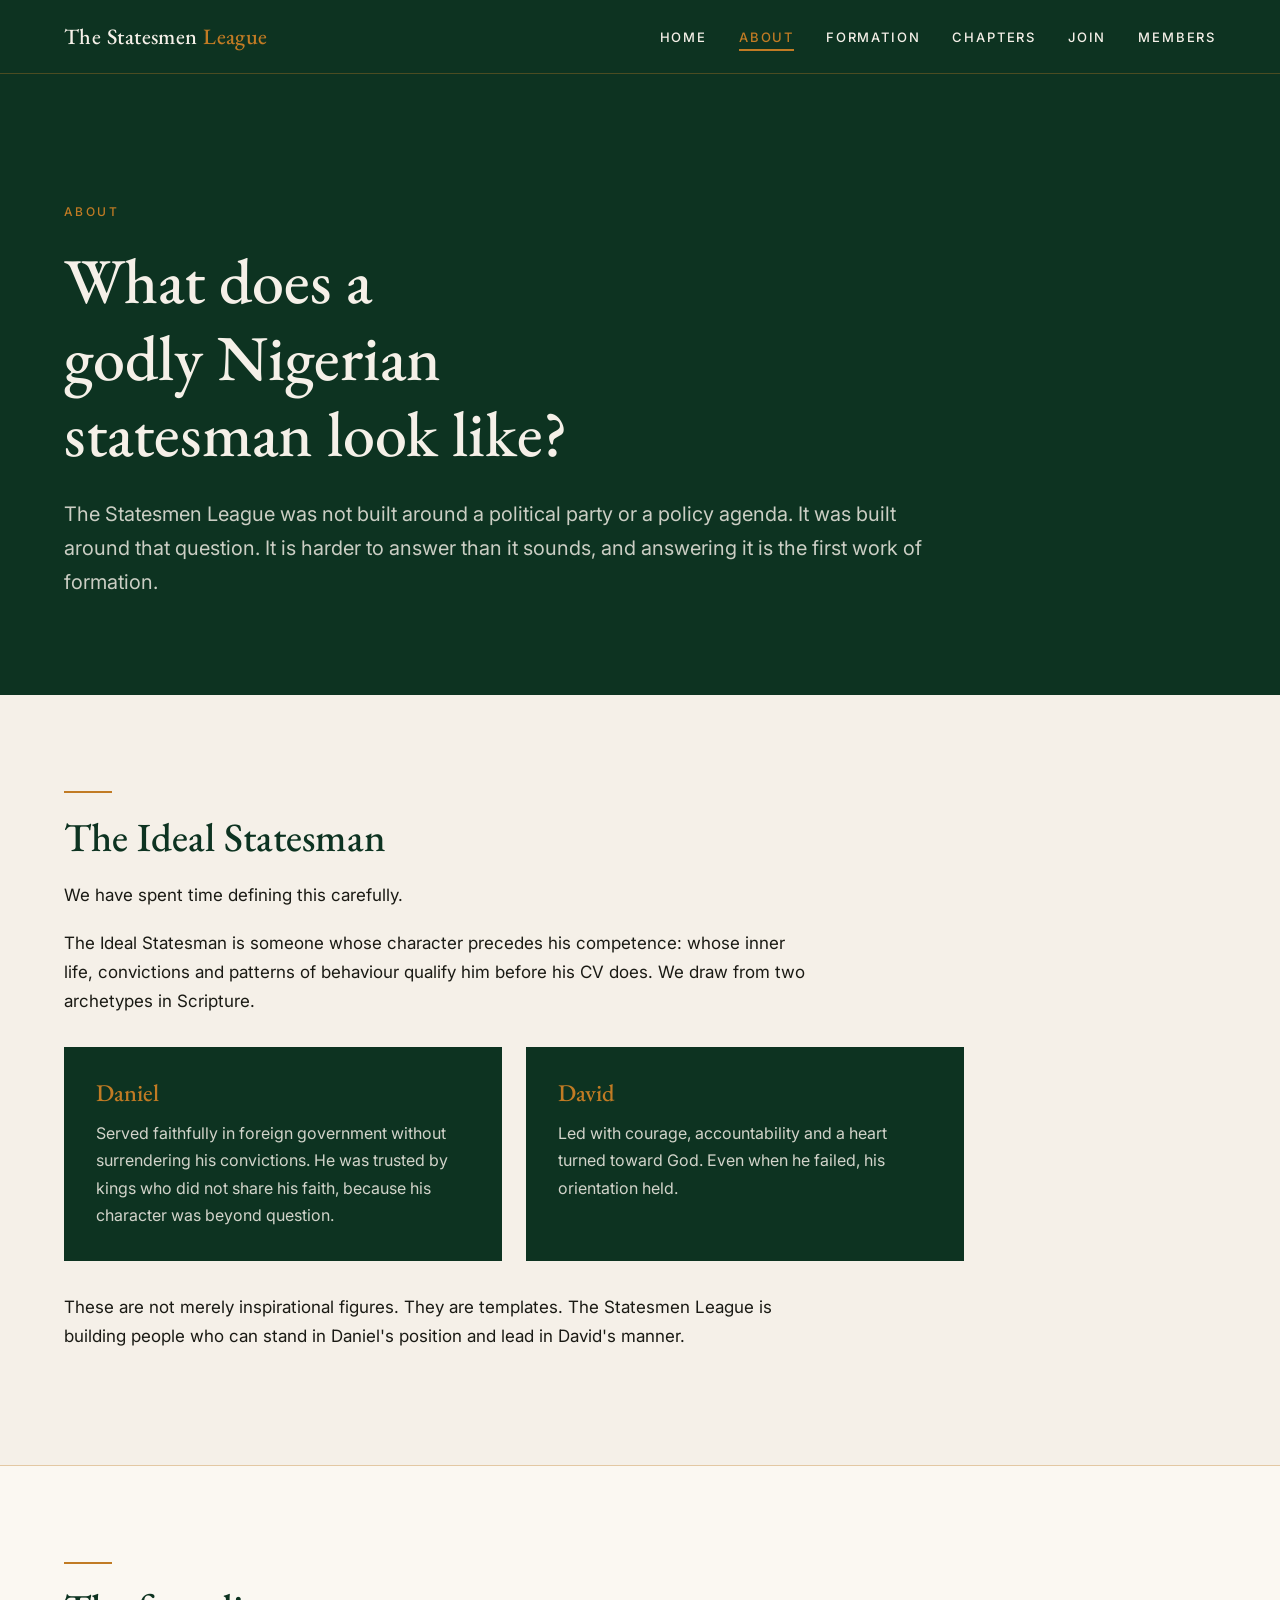
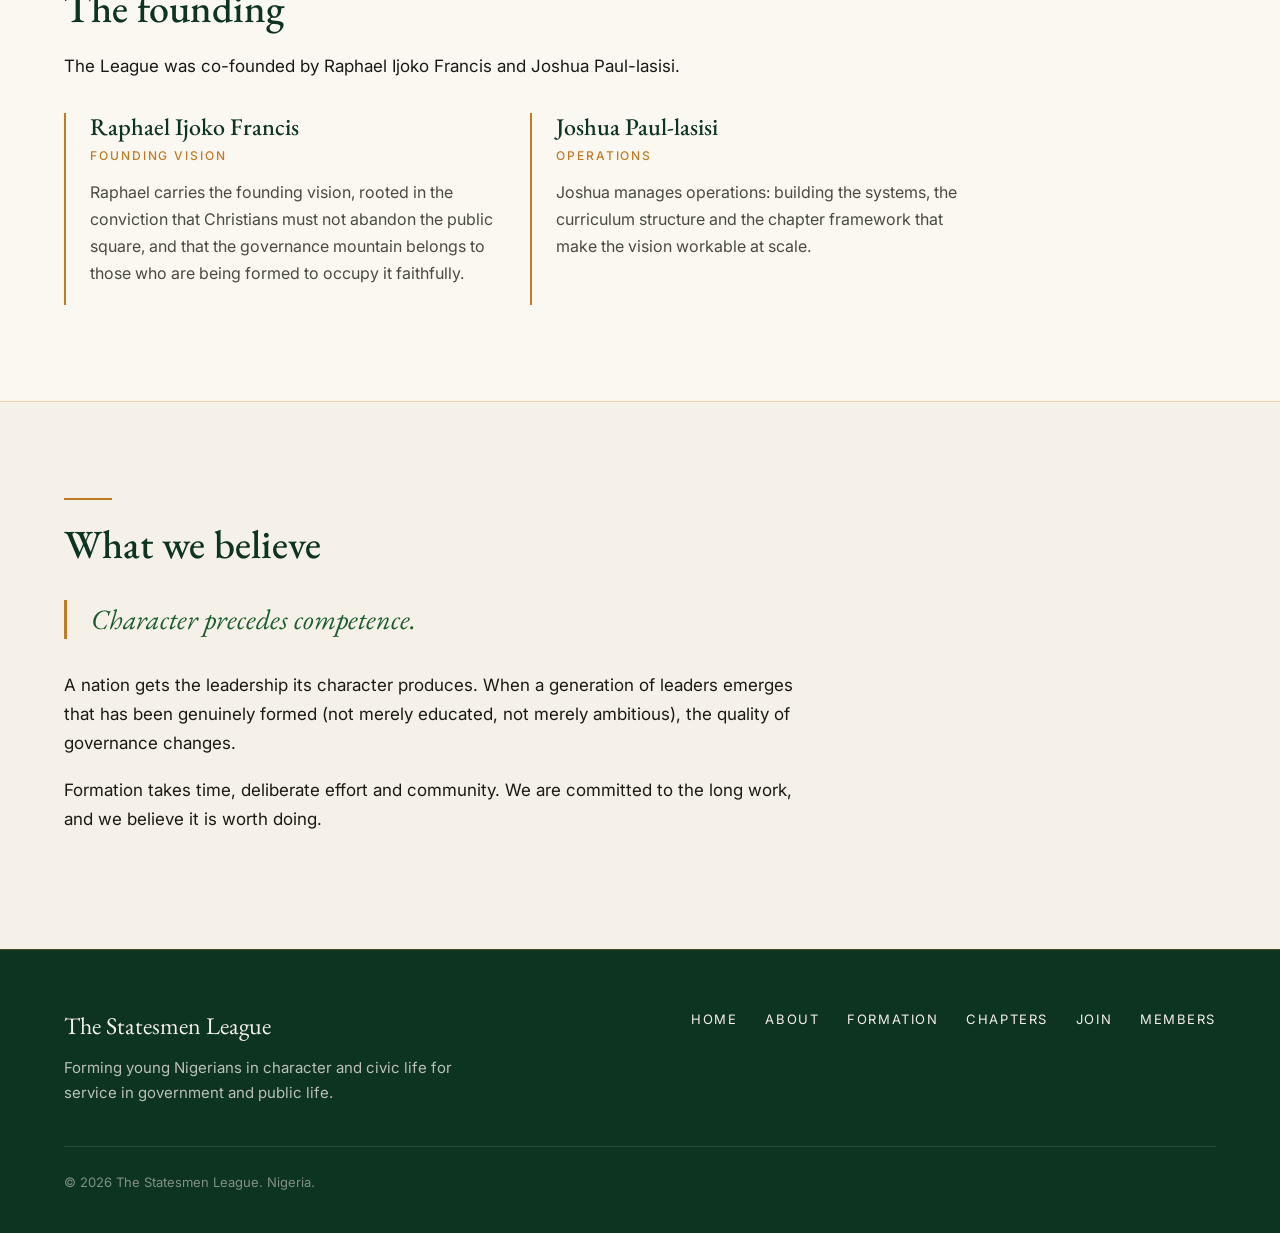
==== site/about.html @ 38652836 "Use corrected founder name in the founding paragraph Co-Authored-By: Claude Opus 5.5 <noreply@anthro" ====
<!doctype html>
<html lang="en-GB">
<head>
  <meta charset="utf-8">
  <meta name="viewport" content="width=device-width, initial-scale=1">
  <title>About | The Statesmen League</title>
  <meta name="description" content="The vision, the Ideal Statesman and the founding of The Statesmen League.">
  <link rel="preconnect" href="https://fonts.googleapis.com">
  <link rel="preconnect" href="https://fonts.gstatic.com" crossorigin>
  <link href="https://fonts.googleapis.com/css2?family=EB+Garamond:ital,wght@0,400;0,500;0,600;1,400&family=Inter:wght@400;500;600&display=swap" rel="stylesheet">
  <link rel="stylesheet" href="assets/styles.css">
</head>
<body>
  <a class="skip-link" href="#main">Skip to content</a>
  <header class="site-header">
    <nav class="nav-inner" aria-label="Main">
      <a class="brand" href="index.html">The Statesmen <span>League</span></a>
      <button class="nav-toggle" type="button" aria-expanded="false" aria-controls="nav-links">Menu</button>
      <ul class="nav-links" id="nav-links">
        <li><a href="index.html">Home</a></li>
        <li><a href="about.html" aria-current="page">About</a></li>
        <li><a href="formation.html">Formation</a></li>
        <li><a href="chapters.html">Chapters</a></li>
        <li><a href="join.html">Join</a></li>
        <li><a href="members.html">Members</a></li>
      </ul>
    </nav>
  </header>

  <main id="main">
    <section class="page-head">
      <div class="page-head-inner">
        <span class="eyebrow">About</span>
        <h1>What does a godly Nigerian statesman look like?</h1>
        <p class="lede">The Statesmen League was not built around a political party or a policy agenda. It was built around that question. It is harder to answer than it sounds, and answering it is the first work of formation.</p>
      </div>
    </section>

    <section class="section">
      <div class="section-inner">
        <div class="prose">
          <h2>The Ideal Statesman</h2>
          <p>We have spent time defining this carefully.</p>
          <p>The Ideal Statesman is someone whose character precedes his competence: whose inner life, convictions and patterns of behaviour qualify him before his CV does. We draw from two archetypes in Scripture.</p>
        </div>
        <div class="archetypes">
          <div class="archetype">
            <h3>Daniel</h3>
            <p>Served faithfully in foreign government without surrendering his convictions. He was trusted by kings who did not share his faith, because his character was beyond question.</p>
          </div>
          <div class="archetype">
            <h3>David</h3>
            <p>Led with courage, accountability and a heart turned toward God. Even when he failed, his orientation held.</p>
          </div>
        </div>
        <div class="prose">
          <p>These are not merely inspirational figures. They are templates. The Statesmen League is building people who can stand in Daniel's position and lead in David's manner.</p>
        </div>
      </div>
    </section>

    <section class="section section-alt">
      <div class="section-inner">
        <div class="prose">
          <h2>The founding</h2>
          <p>The League was co-founded by Raphael Ijoko Francis and Joshua Paul-lasisi.</p>
        </div>
        <div class="founders">
          <div class="founder">
            <h3>Raphael Ijoko Francis</h3>
            <div class="role">Founding vision</div>
            <p>Raphael carries the founding vision, rooted in the conviction that Christians must not abandon the public square, and that the governance mountain belongs to those who are being formed to occupy it faithfully.</p>
          </div>
          <div class="founder">
            <h3>Joshua Paul-lasisi</h3>
            <div class="role">Operations</div>
            <p>Joshua manages operations: building the systems, the curriculum structure and the chapter framework that make the vision workable at scale.</p>
          </div>
        </div>
      </div>
    </section>

    <section class="section">
      <div class="section-inner prose">
        <h2>What we believe</h2>
        <p class="pull">Character precedes competence.</p>
        <p>A nation gets the leadership its character produces. When a generation of leaders emerges that has been genuinely formed (not merely educated, not merely ambitious), the quality of governance changes.</p>
        <p>Formation takes time, deliberate effort and community. We are committed to the long work, and we believe it is worth doing.</p>
      </div>
    </section>

  </main>

  <footer class="site-footer">
    <div class="footer-inner">
      <div>
        <div class="footer-name">The Statesmen League</div>
        <p class="footer-purpose">Forming young Nigerians in character and civic life for service in government and public life.</p>
      </div>
      <ul class="footer-links">
        <li><a href="index.html">Home</a></li>
        <li><a href="about.html">About</a></li>
        <li><a href="formation.html">Formation</a></li>
        <li><a href="chapters.html">Chapters</a></li>
        <li><a href="join.html">Join</a></li>
        <li><a href="members.html">Members</a></li>
      </ul>
    </div>
    <div class="footer-base">&copy; 2026 The Statesmen League. Nigeria.</div>
  </footer>
  <script src="assets/nav.js"></script>
</body>
</html>
---- site/assets/styles.css ----
:root {
  --green-dark: #0D3321;
  --green-mid: #1A5C2E;
  --gold: #C17B24;
  --cream: #F5F0E8;
  --ink: #1A1A14;
  --ink-soft: #4A4A3F;
  --rule: rgba(193, 123, 36, 0.35);
  --card: #FBF8F2;

  --serif: "EB Garamond", Georgia, "Times New Roman", serif;
  --sans: "Inter", system-ui, -apple-system, "Segoe UI", sans-serif;

  --measure: 68ch;
  --gutter: clamp(16px, 5vw, 72px);
}

*, *::before, *::after { box-sizing: border-box; }

html { -webkit-text-size-adjust: 100%; }

body {
  margin: 0;
  background: var(--cream);
  color: var(--ink);
  font-family: var(--sans);
  font-size: 17px;
  line-height: 1.7;
  display: flex;
  flex-direction: column;
  min-height: 100vh;
}

main { flex: 1; }

h1, h2, h3 {
  font-family: var(--serif);
  font-weight: 500;
  line-height: 1.2;
  color: var(--green-dark);
  text-wrap: balance;
}

h1 { font-size: clamp(36px, 6vw, 64px); margin: 0 0 24px; }
h2 { font-size: clamp(28px, 4vw, 40px); margin: 0 0 20px; }
h3 { font-size: 24px; margin: 0 0 12px; }

p { margin: 0 0 1.1em; }

a { color: var(--green-mid); }
a:hover { color: var(--gold); }

:focus-visible { outline: 2px solid var(--gold); outline-offset: 3px; }

.skip-link {
  position: absolute;
  left: -9999px;
  top: 0;
  background: var(--gold);
  color: var(--green-dark);
  padding: 8px 16px;
  z-index: 10;
}
.skip-link:focus { left: 16px; }

/* Navigation */

.site-header {
  background: var(--green-dark);
  border-bottom: 1px solid var(--rule);
  padding: 0 var(--gutter);
}

.nav-inner {
  display: flex;
  align-items: center;
  justify-content: space-between;
  gap: 24px;
  padding: 18px 0;
  max-width: 1280px;
  margin: 0 auto;
}

.brand {
  font-family: var(--serif);
  font-size: 22px;
  font-weight: 500;
  letter-spacing: 0.02em;
  color: var(--cream);
  text-decoration: none;
}
.brand:hover { color: var(--cream); }
.brand span { color: var(--gold); }

.nav-links {
  display: flex;
  gap: 32px;
  list-style: none;
  margin: 0;
  padding: 0;
}

.nav-links a {
  color: var(--cream);
  text-decoration: none;
  font-size: 13px;
  font-weight: 500;
  letter-spacing: 0.14em;
  text-transform: uppercase;
  padding-bottom: 4px;
  border-bottom: 2px solid transparent;
  transition: color 0.15s, border-color 0.15s;
}

.nav-links a:hover { color: var(--gold); }

.nav-links a[aria-current="page"] {
  color: var(--gold);
  border-bottom-color: var(--gold);
}

.nav-toggle {
  display: none;
  background: none;
  border: 1px solid var(--rule);
  color: var(--cream);
  font: 500 12px/1 var(--sans);
  letter-spacing: 0.14em;
  text-transform: uppercase;
  padding: 10px 14px;
  border-radius: 2px;
  cursor: pointer;
}

@media (max-width: 760px) {
  .nav-inner { flex-wrap: wrap; }
  .nav-toggle { display: block; }
  .nav-links {
    display: none;
    flex-basis: 100%;
    flex-direction: column;
    gap: 0;
    padding-top: 8px;
  }
  .nav-links.open { display: flex; }
  .nav-links a {
    display: block;
    padding: 14px 0;
    border-bottom: 1px solid rgba(245, 240, 232, 0.1);
  }
  .nav-links a[aria-current="page"] { border-bottom-color: rgba(245, 240, 232, 0.1); }
}

/* Page heads */

.page-head {
  background: var(--green-dark);
  color: var(--cream);
  padding: clamp(64px, 10vw, 128px) var(--gutter) clamp(56px, 8vw, 96px);
}

.page-head-inner { max-width: 1280px; margin: 0 auto; }

.page-head h1 { color: var(--cream); max-width: 20ch; }

.page-head .lede {
  max-width: var(--measure);
  font-size: clamp(17px, 2vw, 20px);
  color: rgba(245, 240, 232, 0.82);
  margin: 0;
}

.eyebrow {
  display: block;
  font-family: var(--sans);
  font-size: 12px;
  font-weight: 500;
  letter-spacing: 0.2em;
  text-transform: uppercase;
  color: var(--gold);
  margin-bottom: 20px;
}

.home-head h1 {
  font-size: clamp(40px, 7.5vw, 84px);
  max-width: 18ch;
  line-height: 1.08;
}

/* Content sections */

.section {
  padding: clamp(56px, 8vw, 96px) var(--gutter);
  border-bottom: 1px solid var(--rule);
}
.section:last-of-type { border-bottom: none; }

.section-inner { max-width: 1280px; margin: 0 auto; }

.prose { max-width: var(--measure); }

.prose h2::before {
  content: "";
  display: block;
  width: 48px;
  height: 2px;
  background: var(--gold);
  margin-bottom: 20px;
}

.statement {
  font-family: var(--serif);
  font-size: clamp(26px, 3.5vw, 36px);
  line-height: 1.3;
  color: var(--green-dark);
  max-width: 28ch;
  margin-bottom: 24px;
}

.section-alt { background: var(--card); }

/* Three-column grid */

.three-col {
  display: grid;
  grid-template-columns: repeat(3, 1fr);
  gap: clamp(32px, 4vw, 56px);
}

.three-col > div { border-top: 2px solid var(--gold); padding-top: 24px; }

.three-col p { font-size: 16px; color: var(--ink-soft); }

@media (max-width: 900px) {
  .three-col { grid-template-columns: 1fr; }
}

/* Cards */

.cards {
  display: grid;
  grid-template-columns: repeat(3, 1fr);
  gap: 24px;
  margin: 40px 0 32px;
}

.card {
  background: var(--card);
  border: 1px solid var(--rule);
  border-top: 3px solid var(--gold);
  padding: 28px;
}

.card h3 { font-size: 22px; }
.card p { font-size: 16px; color: var(--ink-soft); margin: 0; }

@media (max-width: 900px) {
  .cards { grid-template-columns: 1fr; }
}

/* Archetypes */

.archetypes {
  display: grid;
  grid-template-columns: 1fr 1fr;
  gap: 24px;
  margin: 32px 0;
  max-width: 900px;
}

.archetype {
  background: var(--green-dark);
  color: var(--cream);
  padding: 32px;
}

.archetype h3 { color: var(--gold); margin-bottom: 12px; }
.archetype p { margin: 0; color: rgba(245, 240, 232, 0.85); font-size: 16px; }

@media (max-width: 700px) {
  .archetypes { grid-template-columns: 1fr; }
}

/* Founders */

.founders {
  display: grid;
  grid-template-columns: 1fr 1fr;
  gap: 32px;
  margin-top: 32px;
  max-width: 900px;
}

.founder { border-left: 2px solid var(--gold); padding-left: 24px; }
.founder h3 { margin-bottom: 4px; }
.founder .role {
  font-size: 12px;
  font-weight: 500;
  letter-spacing: 0.16em;
  text-transform: uppercase;
  color: var(--gold);
  margin-bottom: 12px;
}
.founder p { font-size: 16px; color: var(--ink-soft); }

@media (max-width: 700px) {
  .founders { grid-template-columns: 1fr; }
}

/* Pull line */

.pull {
  font-family: var(--serif);
  font-style: italic;
  font-size: clamp(22px, 3vw, 28px);
  line-height: 1.4;
  color: var(--green-mid);
  border-left: 3px solid var(--gold);
  padding-left: 24px;
  margin: 32px 0;
  max-width: 40ch;
}

/* Buttons and CTA */

.button {
  display: inline-block;
  background: var(--gold);
  color: var(--green-dark);
  font: 600 14px/1 var(--sans);
  letter-spacing: 0.12em;
  text-transform: uppercase;
  text-decoration: none;
  padding: 18px 32px;
  border-radius: 2px;
  border: 2px solid var(--gold);
  transition: background 0.15s, color 0.15s;
}

.button:hover { background: transparent; color: var(--gold); }

.cta-band {
  background: var(--green-mid);
  color: var(--cream);
  padding: clamp(56px, 8vw, 88px) var(--gutter);
}

.cta-band .section-inner {
  display: flex;
  flex-wrap: wrap;
  align-items: center;
  justify-content: space-between;
  gap: 32px;
}

.cta-band h2 { color: var(--cream); margin: 0; max-width: 22ch; }

/* Join */

.form-card {
  background: var(--card);
  border: 1px solid var(--rule);
  border-top: 3px solid var(--gold);
  padding: clamp(28px, 5vw, 48px);
  max-width: 820px;
  margin: 32px 0;
}

.form-card .note { font-size: 15px; color: var(--ink-soft); }

.form-card .button { margin: 12px 0 24px; }
.form-card iframe + .note { margin-top: 16px; }

.form-card iframe {
  width: 100%;
  min-height: 1500px;
  display: block;
  border: 0;
  background: #fff;
}

/* Footer */

.site-footer {
  background: var(--green-dark);
  color: rgba(245, 240, 232, 0.75);
  padding: 56px var(--gutter) 40px;
  border-top: 1px solid var(--rule);
  font-size: 15px;
}

.footer-inner {
  max-width: 1280px;
  margin: 0 auto;
  display: flex;
  flex-wrap: wrap;
  justify-content: space-between;
  gap: 32px;
}

.footer-name {
  font-family: var(--serif);
  font-size: 24px;
  color: var(--cream);
  margin-bottom: 8px;
}

.footer-purpose { max-width: 44ch; margin: 0; }

.footer-links {
  list-style: none;
  margin: 0;
  padding: 0;
  display: flex;
  flex-wrap: wrap;
  gap: 12px 28px;
}

.footer-links a {
  color: var(--cream);
  text-decoration: none;
  font-size: 13px;
  letter-spacing: 0.12em;
  text-transform: uppercase;
}
.footer-links a:hover { color: var(--gold); }

.footer-base {
  max-width: 1280px;
  margin: 40px auto 0;
  padding-top: 24px;
  border-top: 1px solid rgba(245, 240, 232, 0.12);
  font-size: 13px;
  color: rgba(245, 240, 232, 0.5);
}

.card-link {
  display: block;
  text-decoration: none;
  color: inherit;
  transition: border-color 0.15s, background 0.15s;
}

.card-link:hover { border-color: var(--gold); background: #fff; color: inherit; }
.card-link h3::after { content: " \2197"; color: var(--gold); font-size: 18px; }

.section-inner.prose { max-width: 1280px; }
.section-inner.prose > :not(.pull) { max-width: var(--measure); }
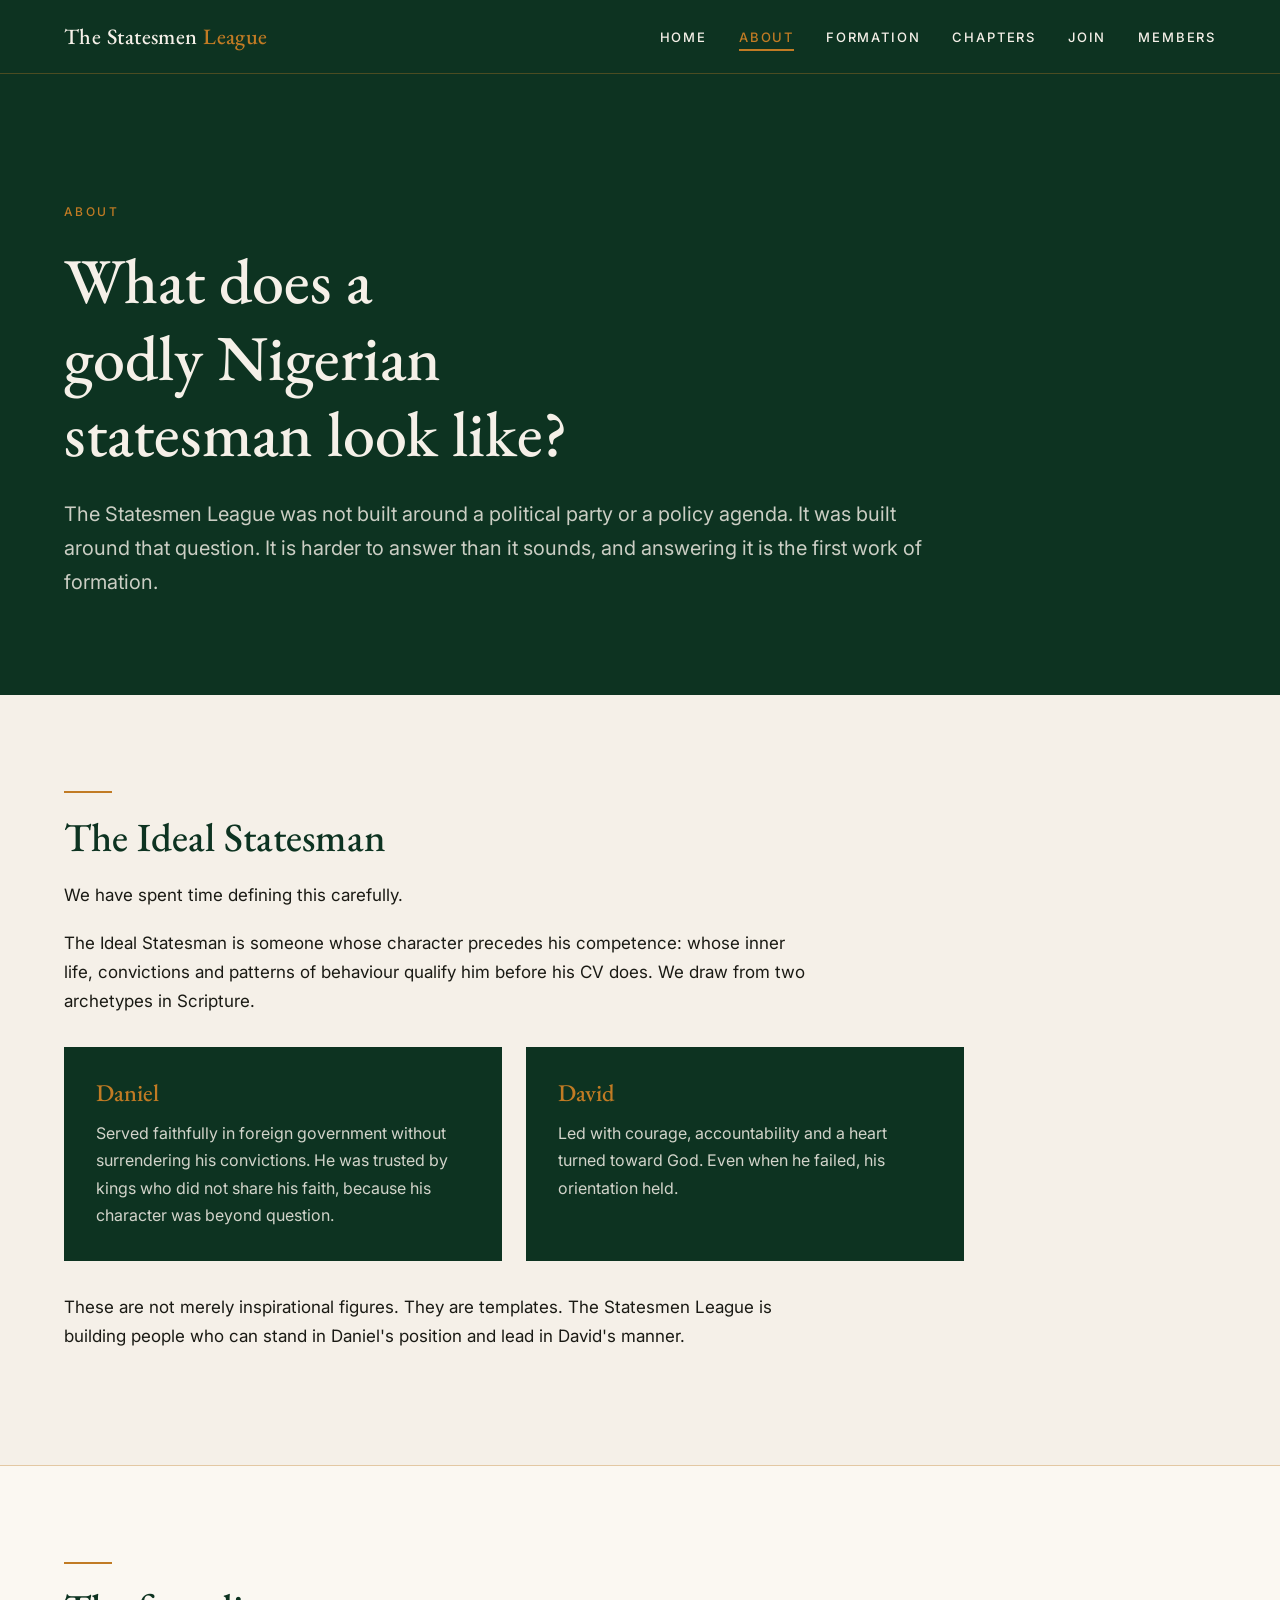
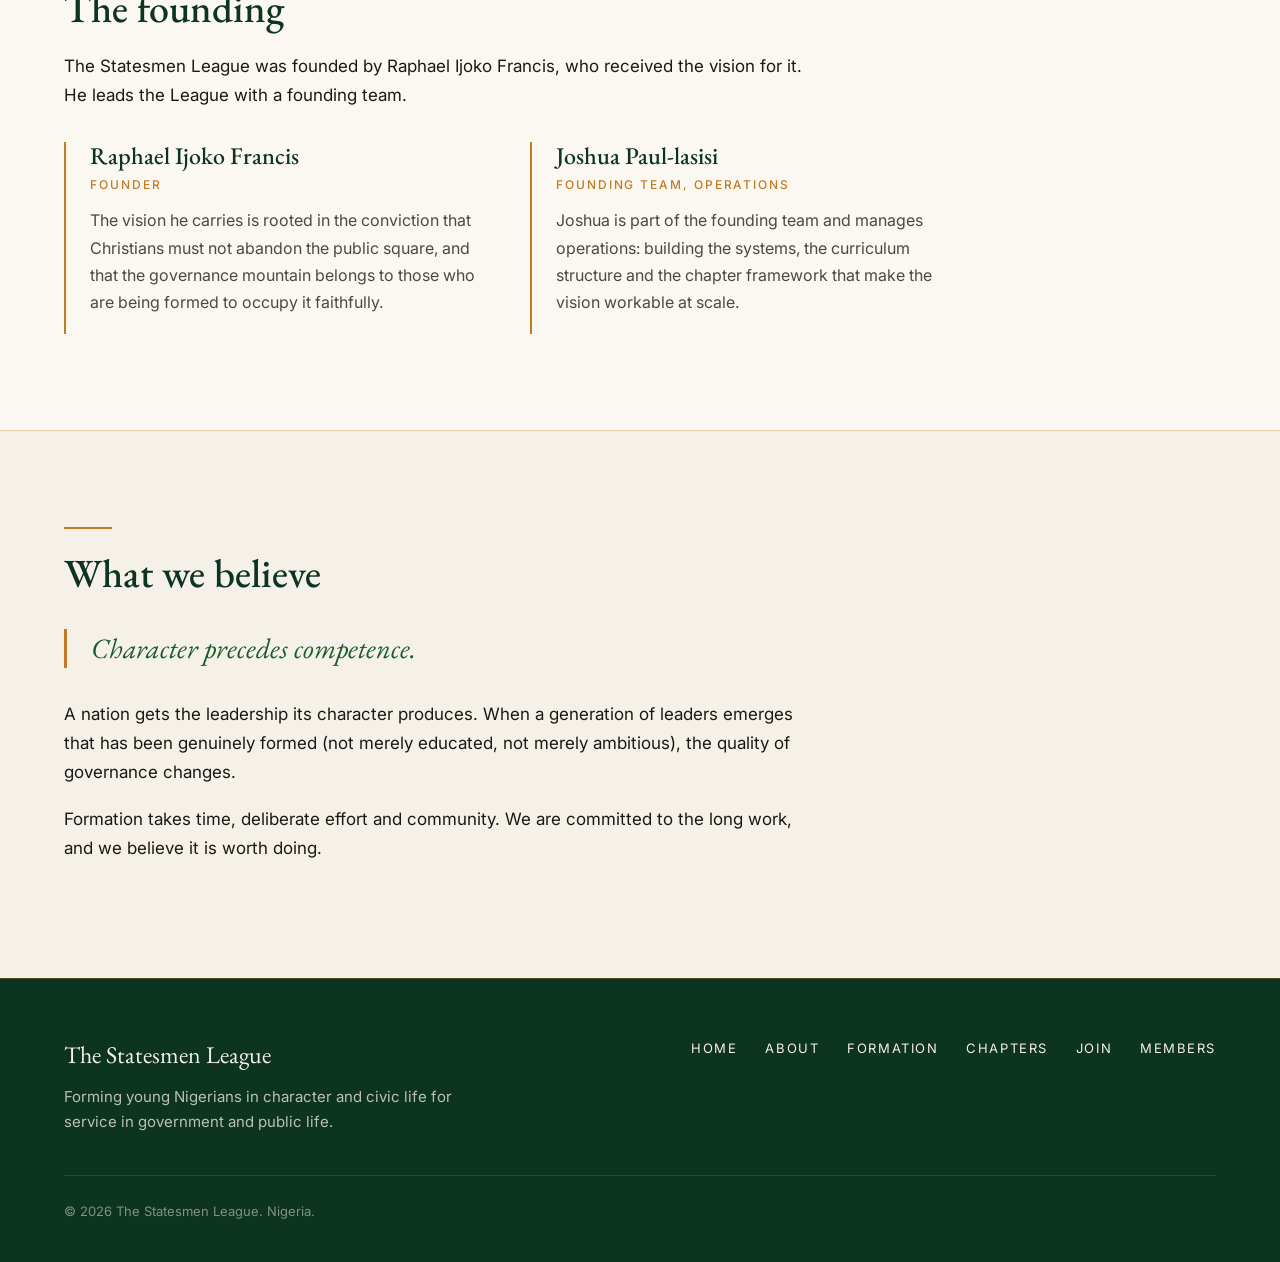
==== commit eefda679: "Name Raphael as founder and Joshua as part of the founding team Co-Authored-By: Claude Opus 5.5 <nor" ====
--- a/site/about.html
+++ b/site/about.html
@@ -63,18 +63,18 @@
       <div class="section-inner">
         <div class="prose">
           <h2>The founding</h2>
-          <p>The League was co-founded by Raphael Ijoko Francis and Joshua Paul-lasisi.</p>
+          <p>The Statesmen League was founded by Raphael Ijoko Francis, who received the vision for it. He leads the League with a founding team.</p>
         </div>
         <div class="founders">
           <div class="founder">
             <h3>Raphael Ijoko Francis</h3>
-            <div class="role">Founding vision</div>
-            <p>Raphael carries the founding vision, rooted in the conviction that Christians must not abandon the public square, and that the governance mountain belongs to those who are being formed to occupy it faithfully.</p>
+            <div class="role">Founder</div>
+            <p>The vision he carries is rooted in the conviction that Christians must not abandon the public square, and that the governance mountain belongs to those who are being formed to occupy it faithfully.</p>
           </div>
           <div class="founder">
             <h3>Joshua Paul-lasisi</h3>
-            <div class="role">Operations</div>
-            <p>Joshua manages operations: building the systems, the curriculum structure and the chapter framework that make the vision workable at scale.</p>
+            <div class="role">Founding team, operations</div>
+            <p>Joshua is part of the founding team and manages operations: building the systems, the curriculum structure and the chapter framework that make the vision workable at scale.</p>
           </div>
         </div>
       </div>
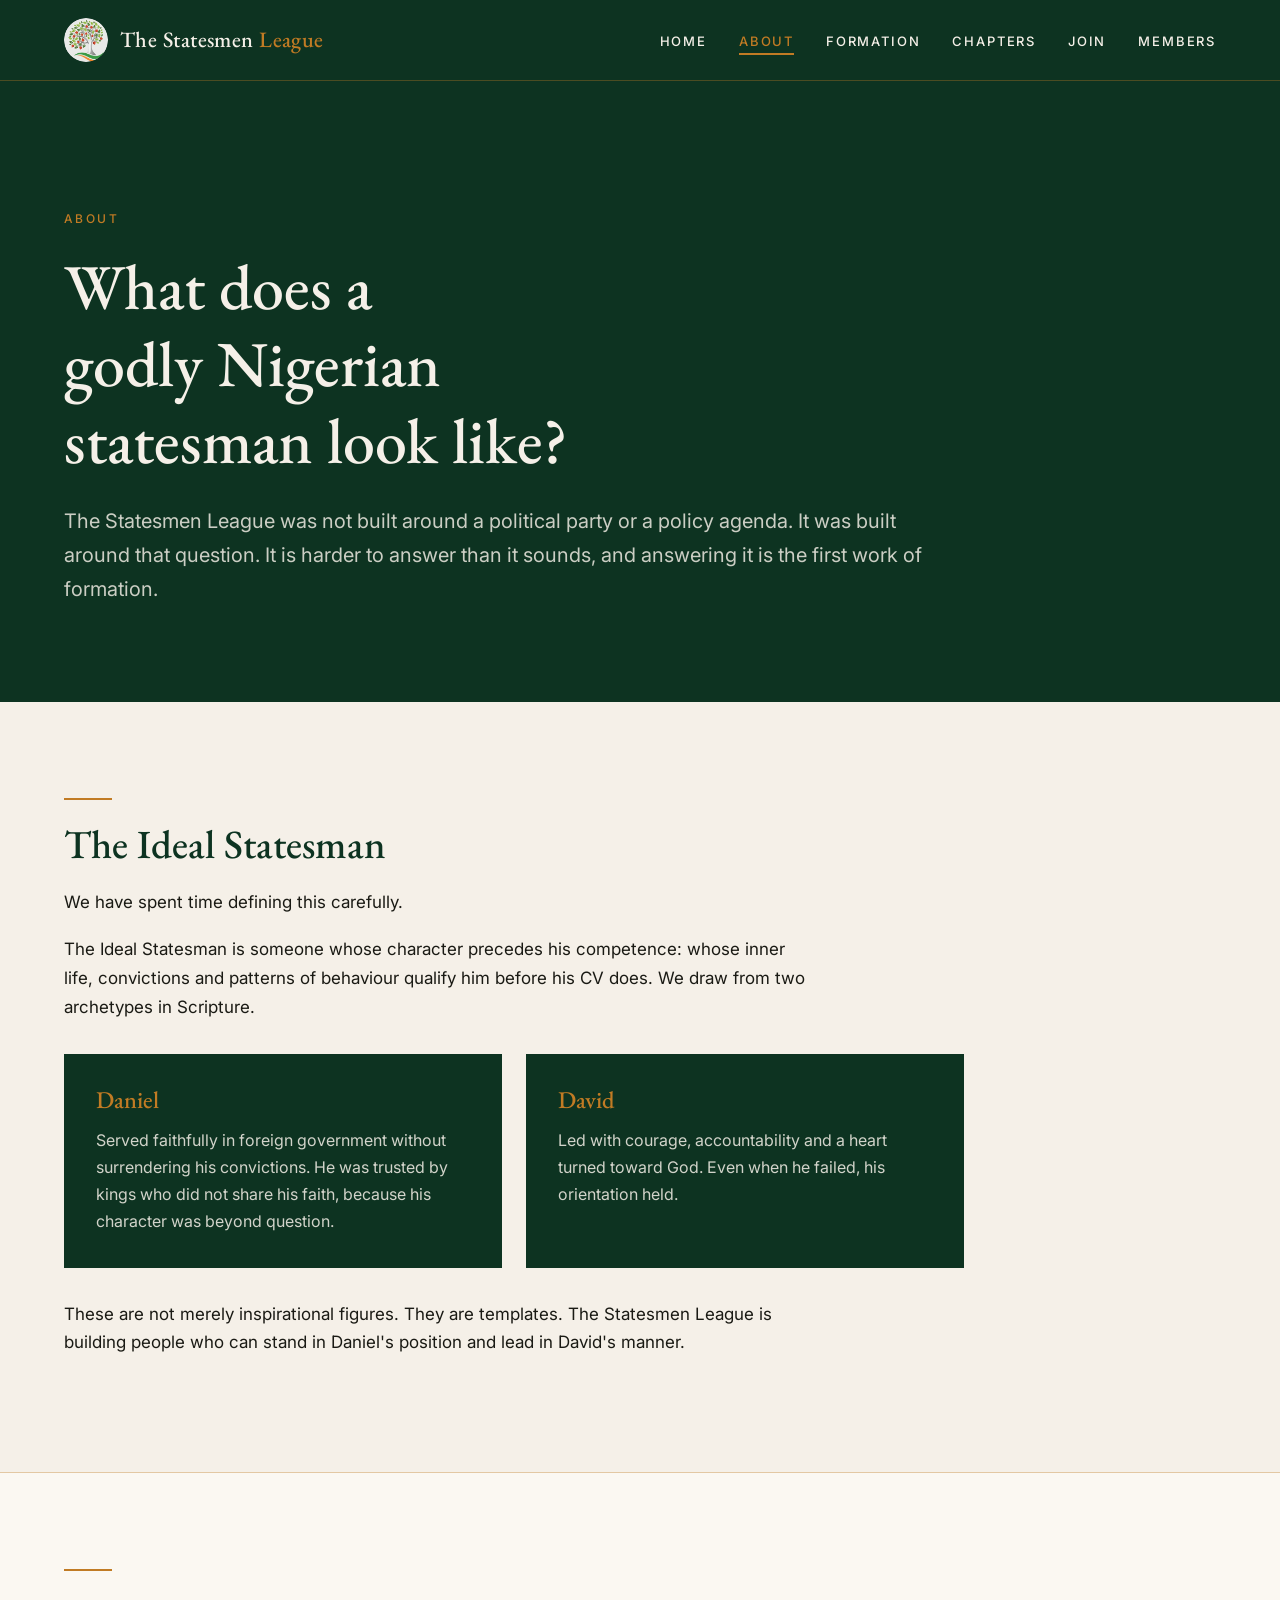
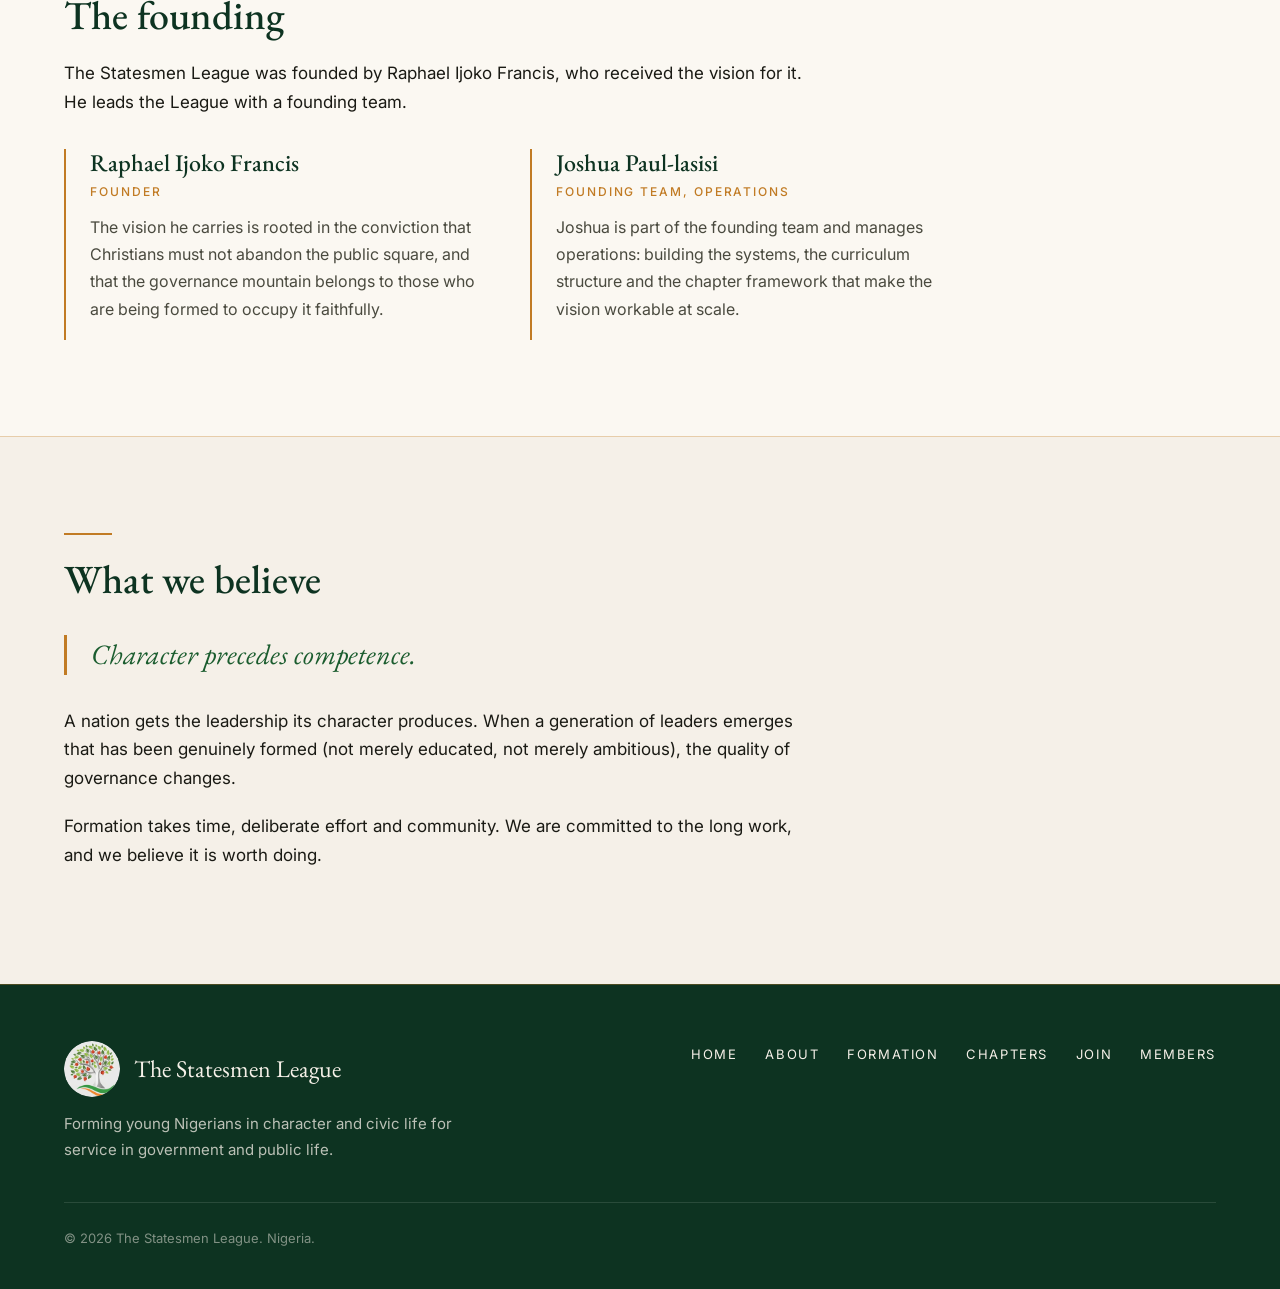
==== commit 5aef5cc3: "Add League logo to header, footer, favicon and link previews Co-Authored-By: Claude Opus 5.5 <norepl" ====
--- a/site/about.html
+++ b/site/about.html
@@ -5,6 +5,13 @@
   <meta name="viewport" content="width=device-width, initial-scale=1">
   <title>About | The Statesmen League</title>
   <meta name="description" content="The vision, the Ideal Statesman and the founding of The Statesmen League.">
+  <link rel="icon" type="image/png" href="assets/img/favicon.png">
+  <link rel="apple-touch-icon" href="assets/img/apple-touch-icon.png">
+  <meta property="og:type" content="website">
+  <meta property="og:title" content="About | The Statesmen League">
+  <meta property="og:description" content="The vision, the Ideal Statesman and the founding of The Statesmen League.">
+  <meta property="og:image" content="https://statesmen-league.vercel.app/assets/img/og-image.jpg">
+  <meta name="twitter:card" content="summary_large_image">
   <link rel="preconnect" href="https://fonts.googleapis.com">
   <link rel="preconnect" href="https://fonts.gstatic.com" crossorigin>
   <link href="https://fonts.googleapis.com/css2?family=EB+Garamond:ital,wght@0,400;0,500;0,600;1,400&family=Inter:wght@400;500;600&display=swap" rel="stylesheet">
@@ -14,7 +21,7 @@
   <a class="skip-link" href="#main">Skip to content</a>
   <header class="site-header">
     <nav class="nav-inner" aria-label="Main">
-      <a class="brand" href="index.html">The Statesmen <span>League</span></a>
+      <a class="brand" href="index.html"><img src="assets/img/logo-mark.png" alt="" width="44" height="44"><span class="brand-text">The Statesmen <span>League</span></span></a>
       <button class="nav-toggle" type="button" aria-expanded="false" aria-controls="nav-links">Menu</button>
       <ul class="nav-links" id="nav-links">
         <li><a href="index.html">Home</a></li>
@@ -94,7 +101,7 @@
   <footer class="site-footer">
     <div class="footer-inner">
       <div>
-        <div class="footer-name">The Statesmen League</div>
+        <div class="footer-name"><img src="assets/img/logo-mark.png" alt="" width="56" height="56">The Statesmen League</div>
         <p class="footer-purpose">Forming young Nigerians in character and civic life for service in government and public life.</p>
       </div>
       <ul class="footer-links">
--- a/site/assets/styles.css
+++ b/site/assets/styles.css
@@ -90,7 +90,7 @@
   text-decoration: none;
 }
 .brand:hover { color: var(--cream); }
-.brand span { color: var(--gold); }
+
 
 .nav-links {
   display: flex;
@@ -446,3 +446,23 @@
 
 .section-inner.prose { max-width: 1280px; }
 .section-inner.prose > :not(.pull) { max-width: var(--measure); }
+
+/* Logo */
+
+.brand { display: inline-flex; align-items: center; gap: 12px; }
+.brand img, .footer-name img { border-radius: 50%; flex-shrink: 0; }
+.brand-text span { color: var(--gold); }
+
+.footer-name { display: flex; align-items: center; gap: 14px; margin-bottom: 14px; }
+
+@media (max-width: 420px) {
+  .brand { font-size: 18px; gap: 10px; }
+  .brand img { width: 36px; height: 36px; }
+  .nav-toggle { padding: 9px 12px; }
+}
+
+@media (max-width: 340px) {
+  .nav-inner { gap: 12px; }
+  .brand { font-size: 16px; gap: 8px; }
+  .brand img { width: 32px; height: 32px; }
+}
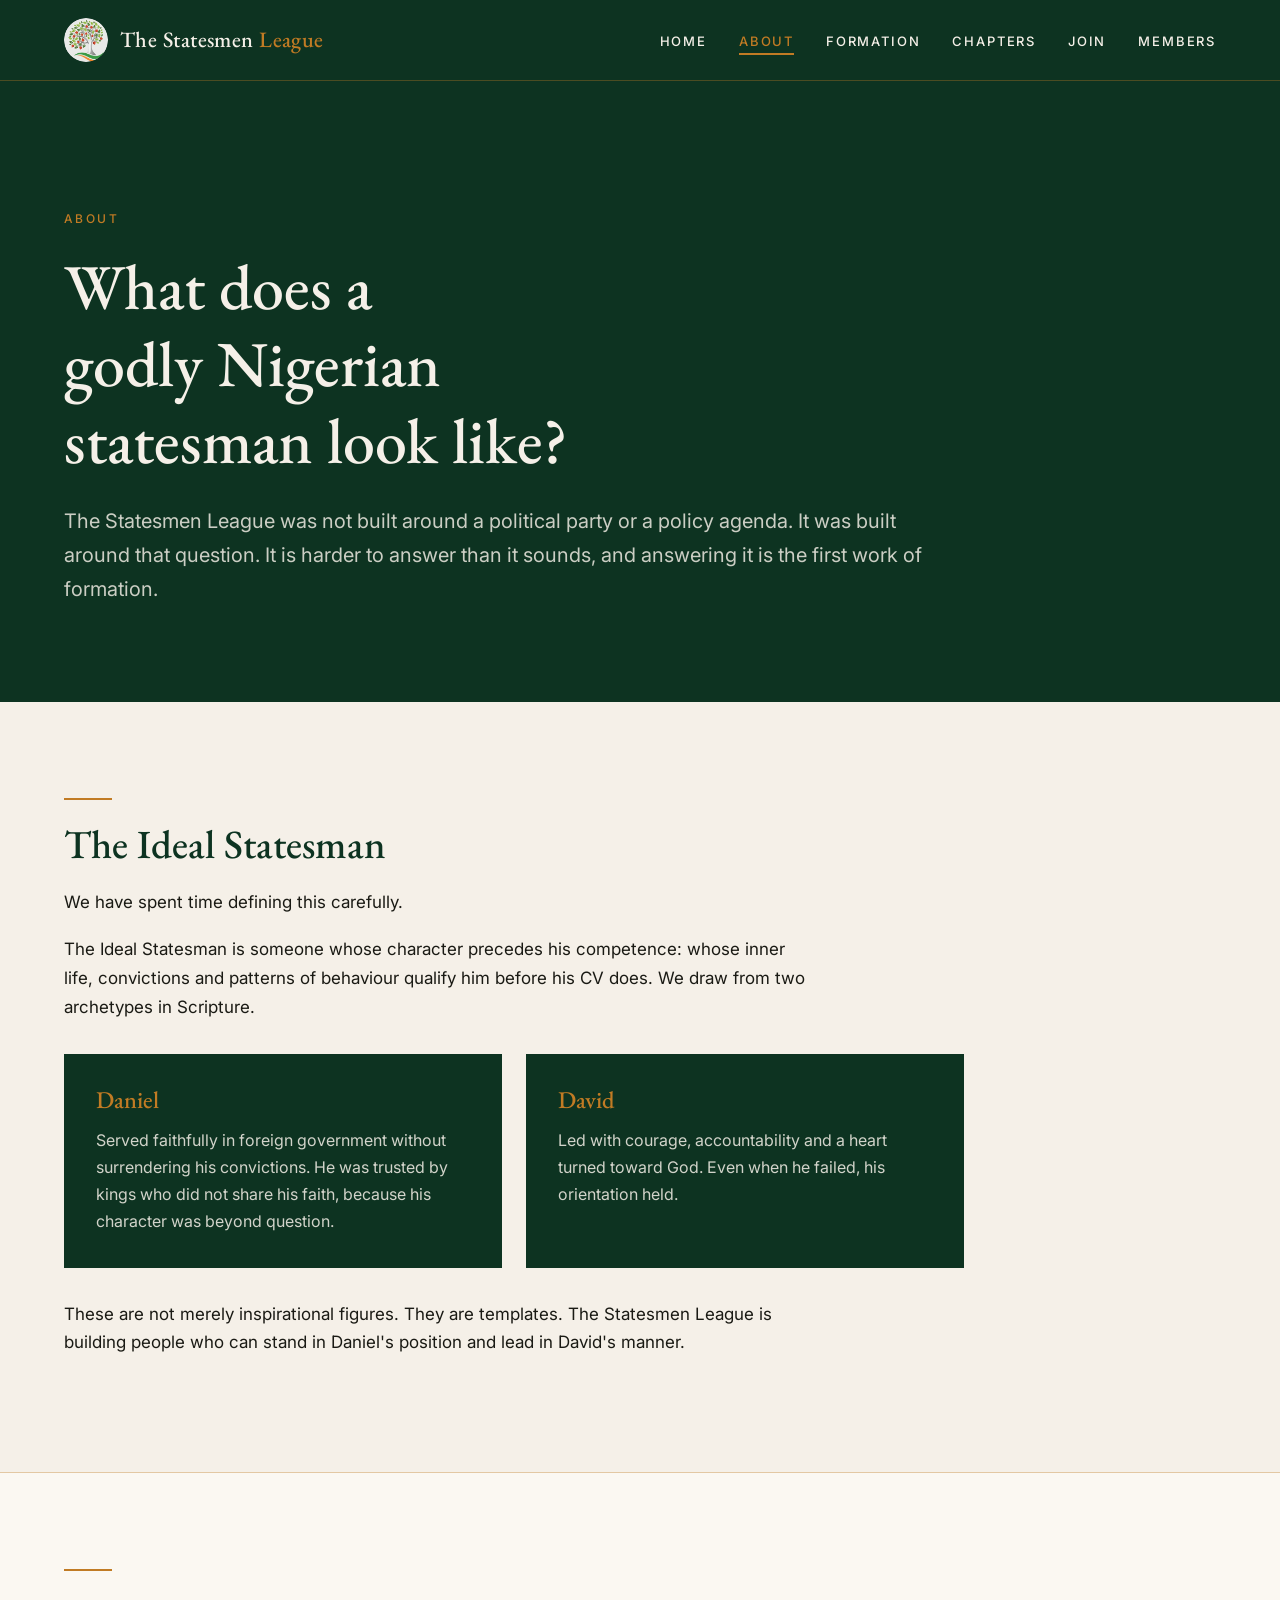
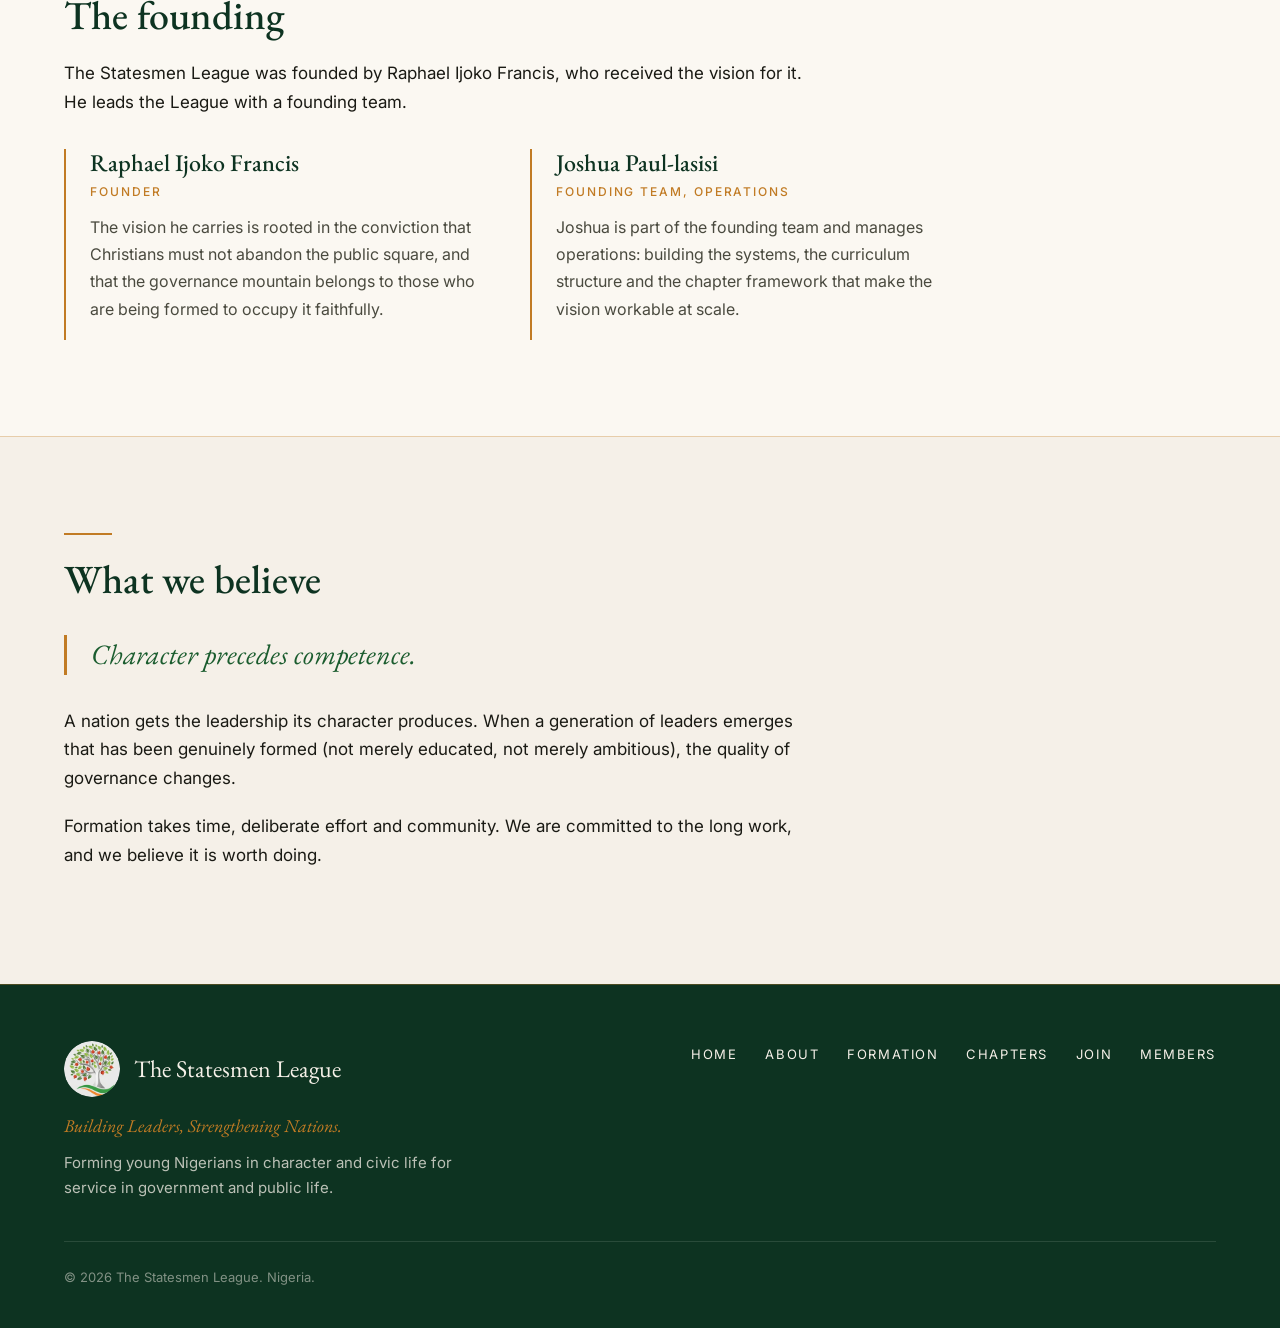
==== commit 760f6399: "Add tagline to home page, footer and page title Co-Authored-By: Claude Opus 5.5 <noreply@anthropic.c" ====
--- a/site/about.html
+++ b/site/about.html
@@ -102,6 +102,7 @@
     <div class="footer-inner">
       <div>
         <div class="footer-name"><img src="assets/img/logo-mark.png" alt="" width="56" height="56">The Statesmen League</div>
+        <p class="footer-tagline">Building Leaders, Strengthening Nations.</p>
         <p class="footer-purpose">Forming young Nigerians in character and civic life for service in government and public life.</p>
       </div>
       <ul class="footer-links">
--- a/site/assets/styles.css
+++ b/site/assets/styles.css
@@ -466,3 +466,13 @@
   .brand { font-size: 16px; gap: 8px; }
   .brand img { width: 32px; height: 32px; }
 }
+
+.footer-tagline {
+  font-family: var(--serif);
+  font-style: italic;
+  font-size: 18px;
+  color: var(--gold);
+  margin: 0 0 8px;
+}
+
+.home-head .eyebrow { font-size: 14px; letter-spacing: 0.18em; }
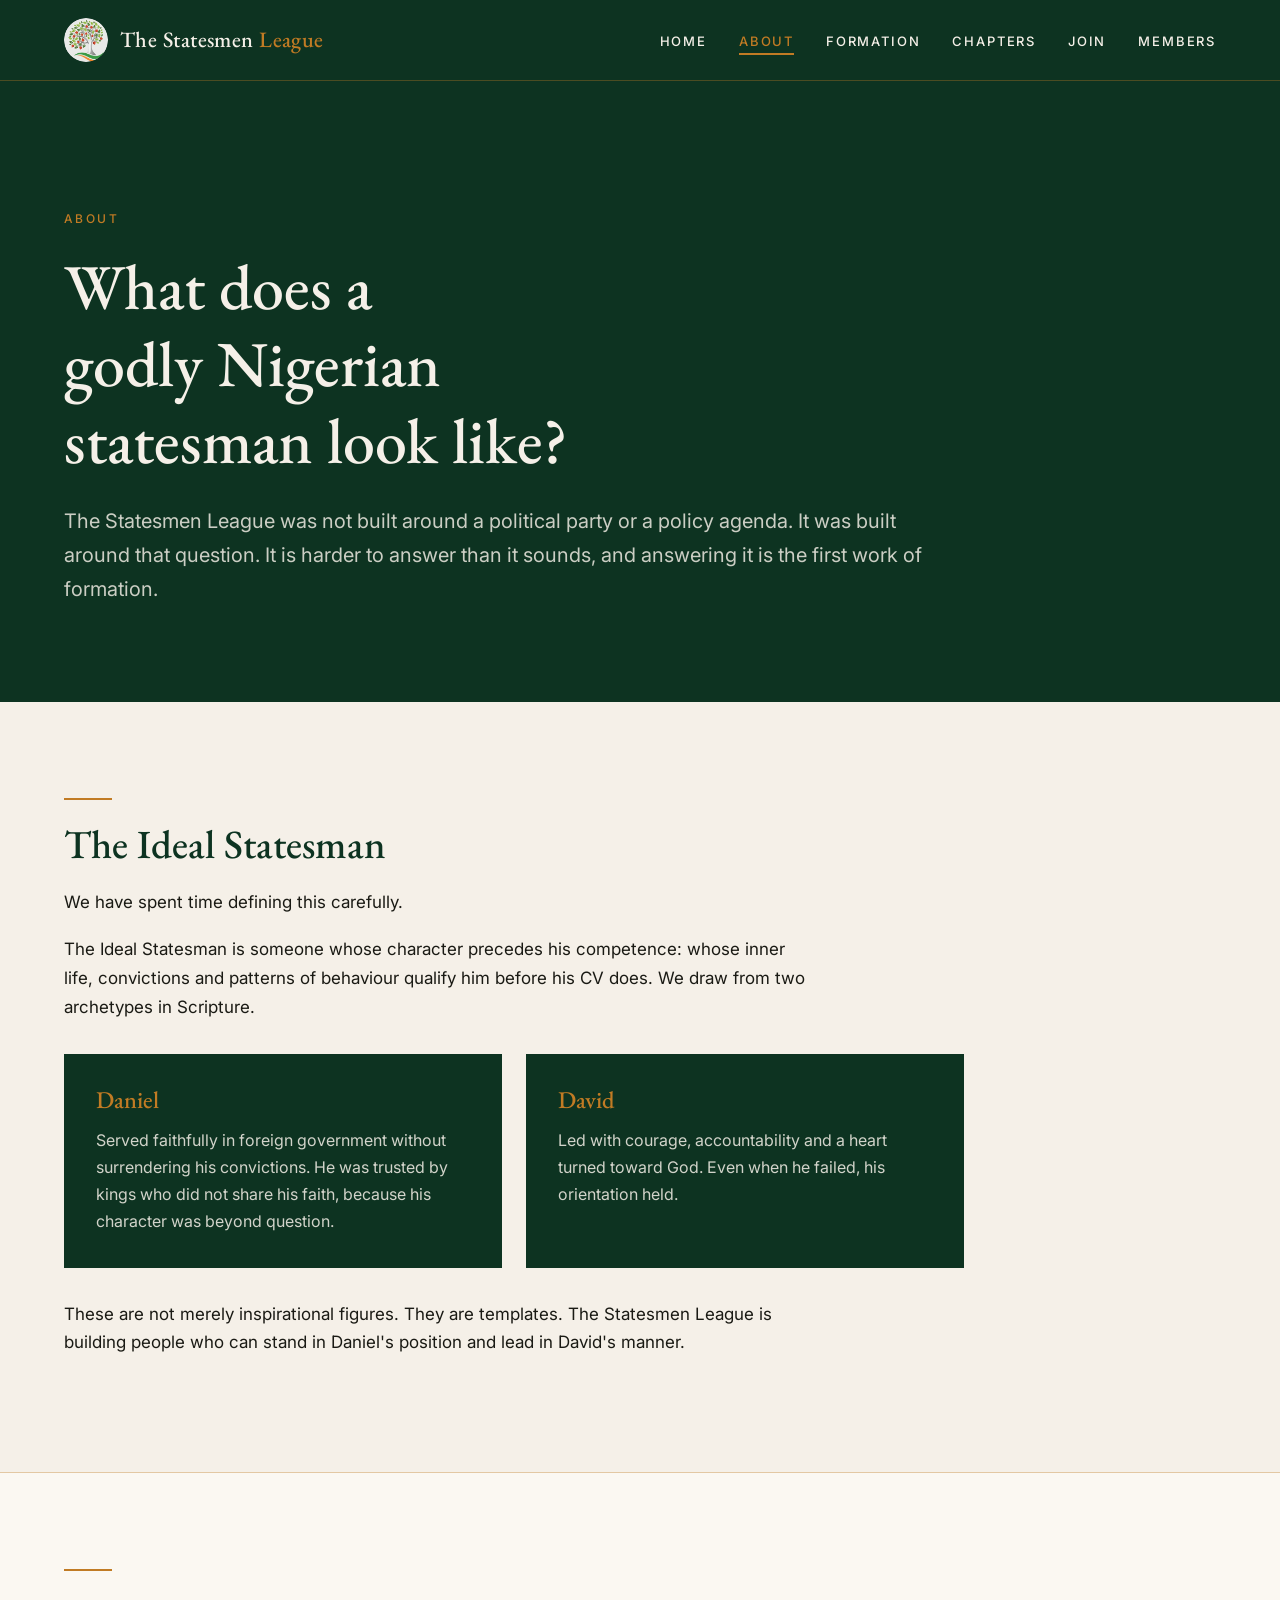
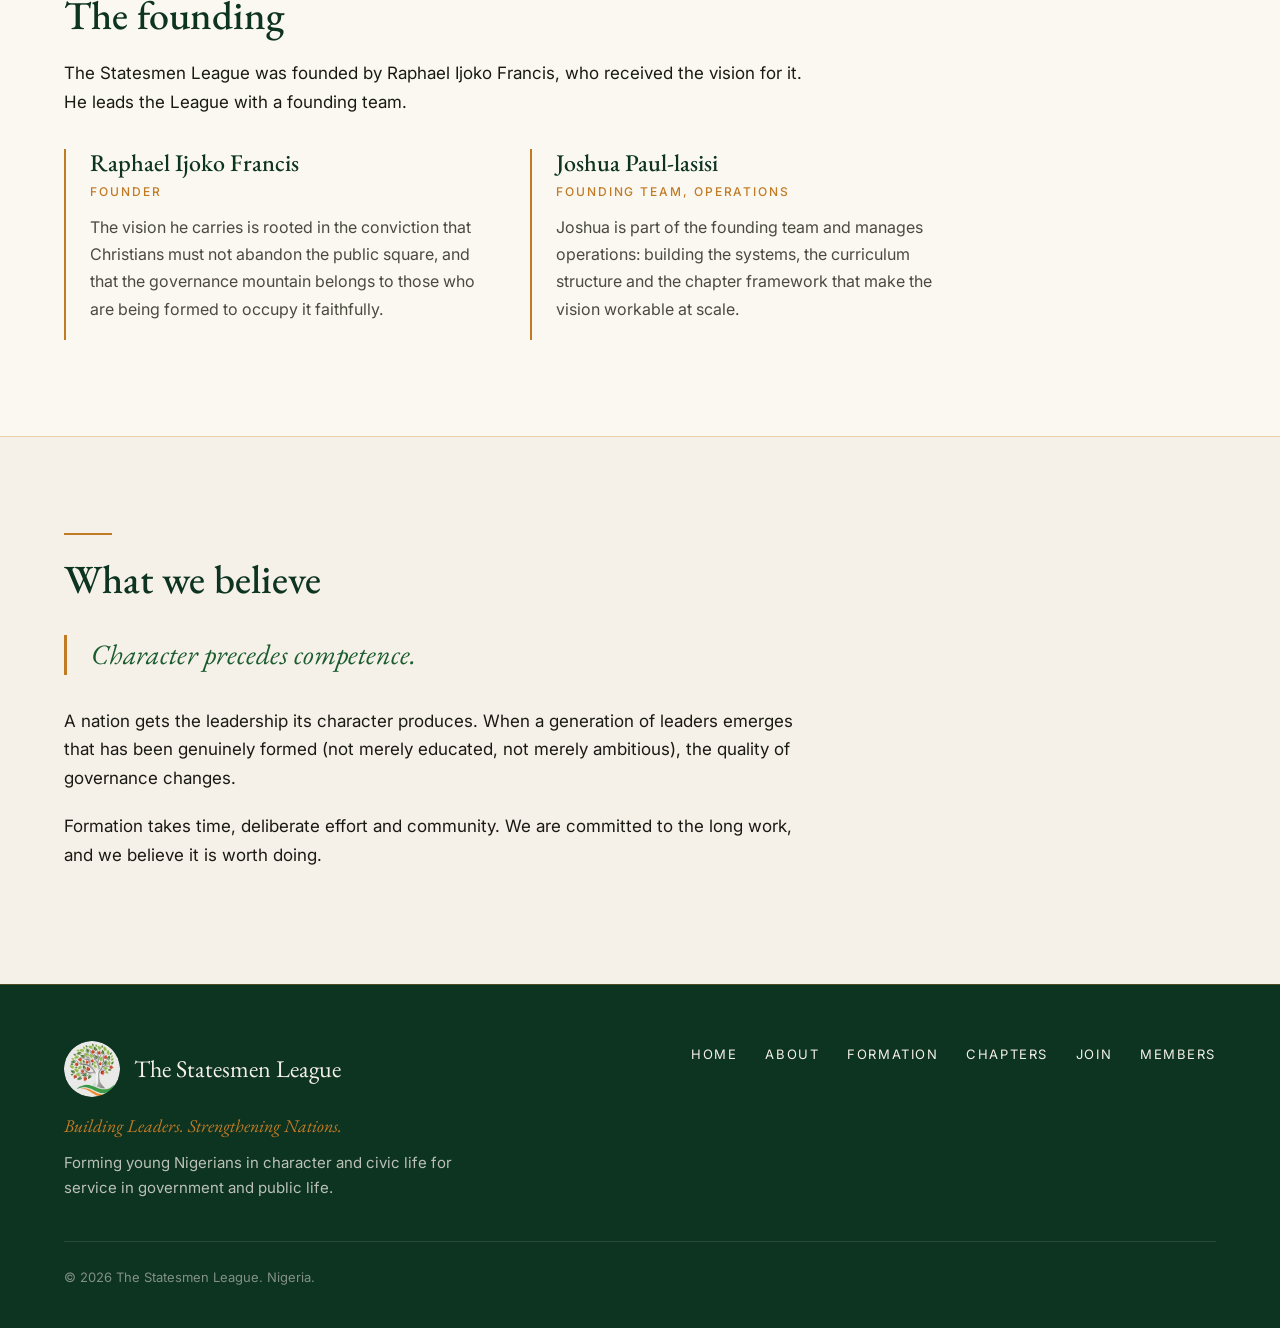
==== commit b968d71d: "Match tagline punctuation to the logo Co-Authored-By: Claude Opus 5.5 <noreply@anthropic.com> Claude" ====
--- a/site/about.html
+++ b/site/about.html
@@ -102,7 +102,7 @@
     <div class="footer-inner">
       <div>
         <div class="footer-name"><img src="assets/img/logo-mark.png" alt="" width="56" height="56">The Statesmen League</div>
-        <p class="footer-tagline">Building Leaders, Strengthening Nations.</p>
+        <p class="footer-tagline">Building Leaders. Strengthening Nations.</p>
         <p class="footer-purpose">Forming young Nigerians in character and civic life for service in government and public life.</p>
       </div>
       <ul class="footer-links">
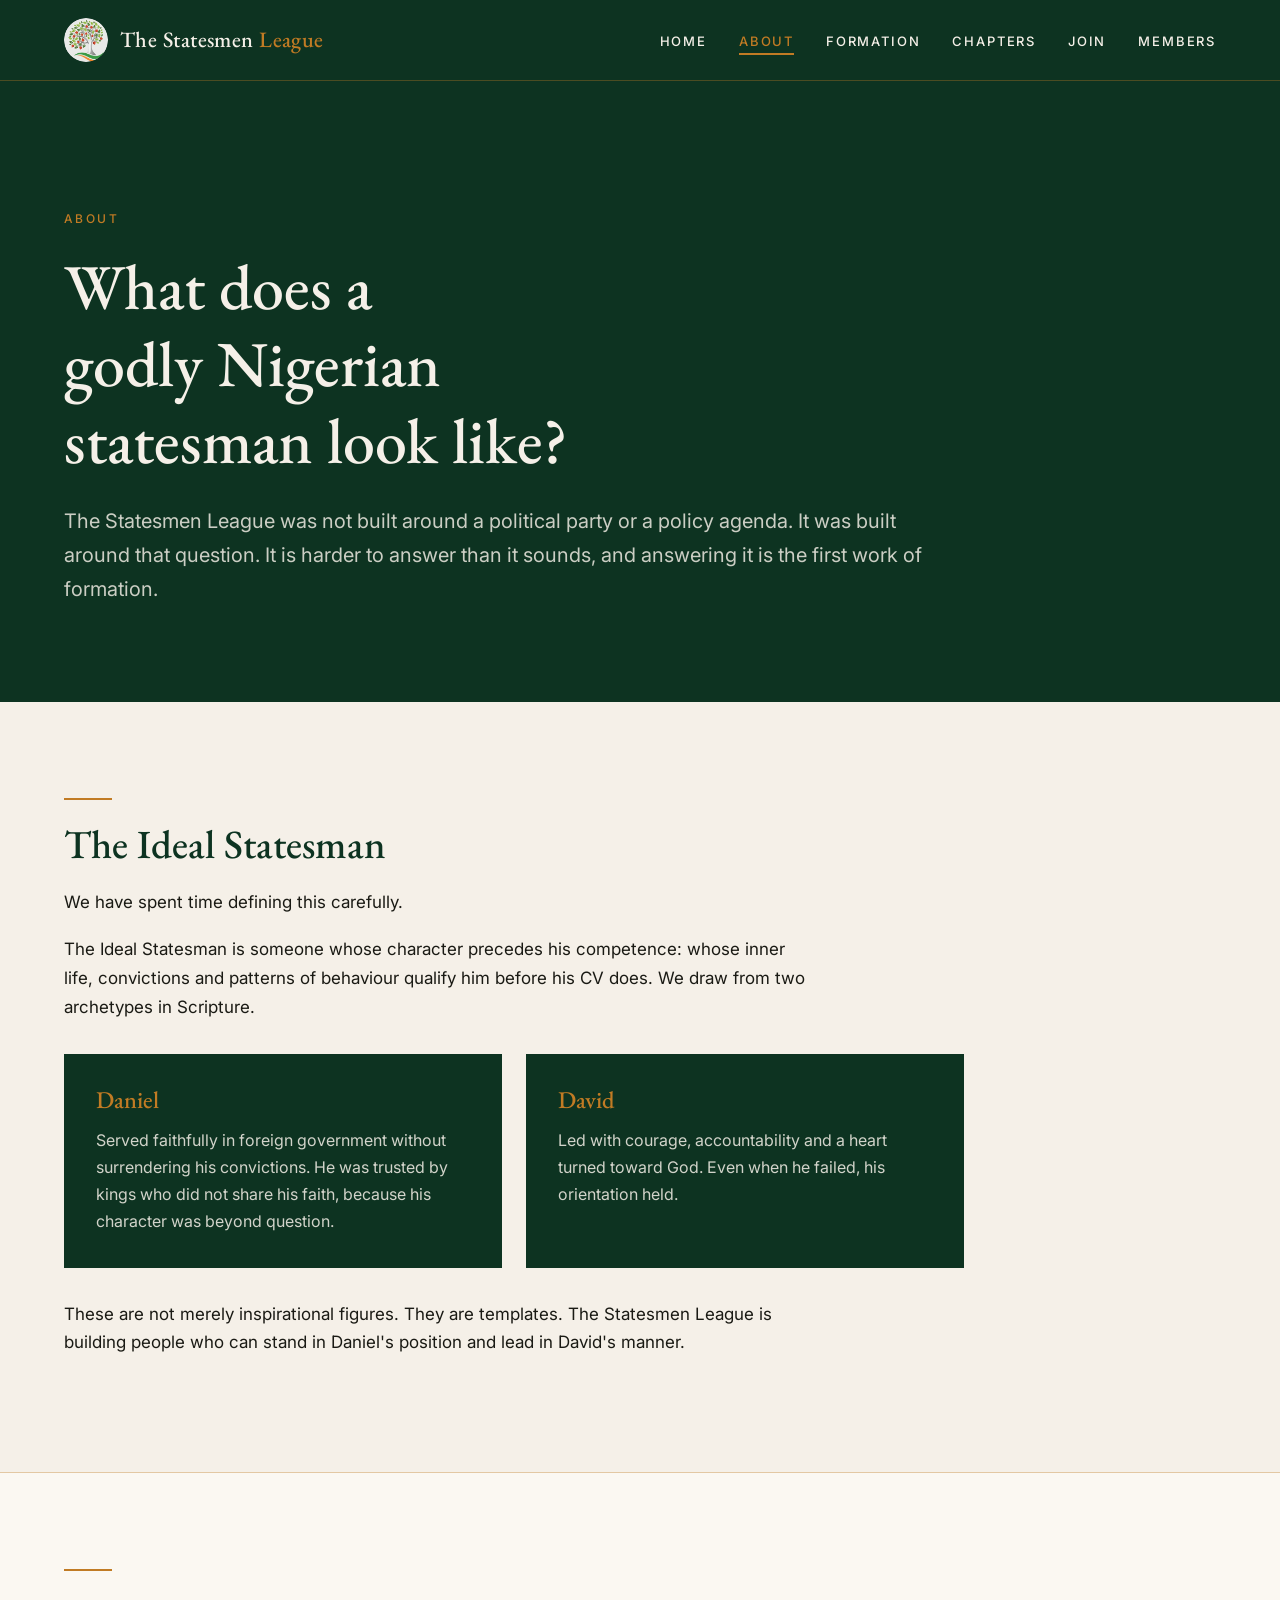
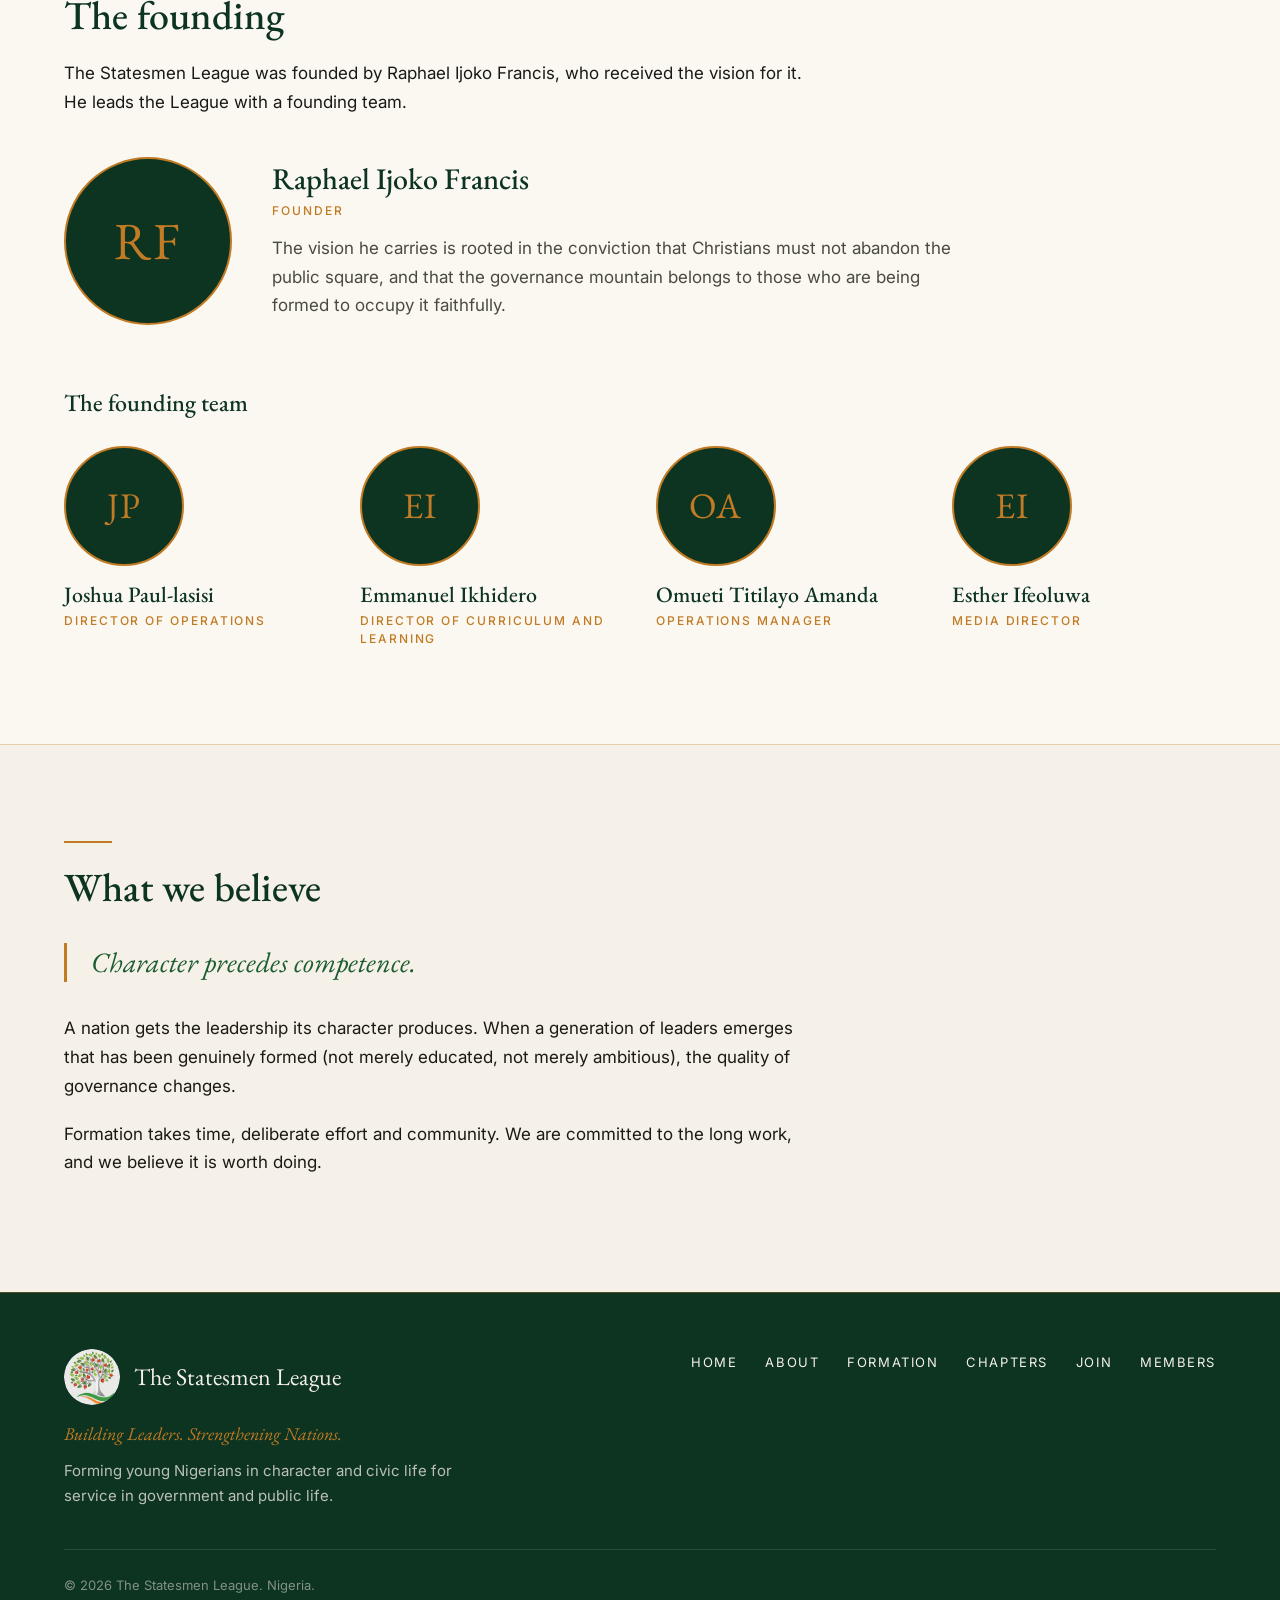
==== commit 7082e55f: "Add founder and founding team with photo placeholders Co-Authored-By: Claude Opus 5.5 <noreply@anthr" ====
--- a/site/about.html
+++ b/site/about.html
@@ -72,16 +72,36 @@
           <h2>The founding</h2>
           <p>The Statesmen League was founded by Raphael Ijoko Francis, who received the vision for it. He leads the League with a founding team.</p>
         </div>
-        <div class="founders">
-          <div class="founder">
+        <div class="founder-lead">
+          <div class="portrait portrait-lg" aria-hidden="true"><span>RF</span><img src="assets/img/team/raphael-ijoko-francis.jpg" alt="" onerror="this.remove()"></div>
+          <div>
             <h3>Raphael Ijoko Francis</h3>
             <div class="role">Founder</div>
             <p>The vision he carries is rooted in the conviction that Christians must not abandon the public square, and that the governance mountain belongs to those who are being formed to occupy it faithfully.</p>
           </div>
-          <div class="founder">
+        </div>
+
+        <h3 class="team-heading">The founding team</h3>
+        <div class="team">
+          <div class="member">
+            <div class="portrait" aria-hidden="true"><span>JP</span><img src="assets/img/team/joshua-paul-lasisi.jpg" alt="" onerror="this.remove()"></div>
             <h3>Joshua Paul-lasisi</h3>
-            <div class="role">Founding team, operations</div>
-            <p>Joshua is part of the founding team and manages operations: building the systems, the curriculum structure and the chapter framework that make the vision workable at scale.</p>
+            <div class="role">Director of Operations</div>
+          </div>
+          <div class="member">
+            <div class="portrait" aria-hidden="true"><span>EI</span><img src="assets/img/team/emmanuel-ikhidero.jpg" alt="" onerror="this.remove()"></div>
+            <h3>Emmanuel Ikhidero</h3>
+            <div class="role">Director of Curriculum and Learning</div>
+          </div>
+          <div class="member">
+            <div class="portrait" aria-hidden="true"><span>OA</span><img src="assets/img/team/omueti-titilayo-amanda.jpg" alt="" onerror="this.remove()"></div>
+            <h3>Omueti Titilayo Amanda</h3>
+            <div class="role">Operations Manager</div>
+          </div>
+          <div class="member">
+            <div class="portrait" aria-hidden="true"><span>EI</span><img src="assets/img/team/esther-ifeoluwa.jpg" alt="" onerror="this.remove()"></div>
+            <h3>Esther Ifeoluwa</h3>
+            <div class="role">Media Director</div>
           </div>
         </div>
       </div>
--- a/site/assets/styles.css
+++ b/site/assets/styles.css
@@ -281,19 +281,42 @@
   .archetypes { grid-template-columns: 1fr; }
 }
 
-/* Founders */
-
-.founders {
-  display: grid;
-  grid-template-columns: 1fr 1fr;
-  gap: 32px;
-  margin-top: 32px;
-  max-width: 900px;
-}
-
-.founder { border-left: 2px solid var(--gold); padding-left: 24px; }
-.founder h3 { margin-bottom: 4px; }
-.founder .role {
+/* Founder and founding team */
+
+.portrait {
+  position: relative;
+  width: 120px;
+  height: 120px;
+  border-radius: 50%;
+  overflow: hidden;
+  background: var(--green-dark);
+  border: 2px solid var(--gold);
+  display: flex;
+  align-items: center;
+  justify-content: center;
+  flex-shrink: 0;
+  margin-bottom: 16px;
+}
+
+.portrait span {
+  font-family: var(--serif);
+  font-size: 36px;
+  color: var(--gold);
+  letter-spacing: 0.04em;
+}
+
+.portrait img {
+  position: absolute;
+  inset: 0;
+  width: 100%;
+  height: 100%;
+  object-fit: cover;
+}
+
+.portrait-lg { width: 168px; height: 168px; margin-bottom: 0; }
+.portrait-lg span { font-size: 52px; }
+
+.role {
   font-size: 12px;
   font-weight: 500;
   letter-spacing: 0.16em;
@@ -301,10 +324,41 @@
   color: var(--gold);
   margin-bottom: 12px;
 }
-.founder p { font-size: 16px; color: var(--ink-soft); }
-
-@media (max-width: 700px) {
-  .founders { grid-template-columns: 1fr; }
+
+.founder-lead {
+  display: flex;
+  align-items: center;
+  gap: 40px;
+  margin-top: 40px;
+  max-width: 900px;
+}
+
+.founder-lead h3 { font-size: 30px; margin-bottom: 4px; }
+.founder-lead p { color: var(--ink-soft); margin: 0; max-width: var(--measure); }
+
+.team-heading { margin: 64px 0 28px; }
+
+.team {
+  display: grid;
+  grid-template-columns: repeat(4, 1fr);
+  gap: 32px;
+}
+
+.member h3 { font-size: 22px; margin-bottom: 4px; }
+.member .role { margin-bottom: 0; line-height: 1.5; }
+
+@media (max-width: 900px) {
+  .team { grid-template-columns: repeat(2, 1fr); }
+}
+
+@media (max-width: 600px) {
+  .founder-lead { flex-direction: column; align-items: flex-start; gap: 20px; }
+  .portrait { width: 96px; height: 96px; }
+  .portrait span { font-size: 30px; }
+  .portrait-lg { width: 136px; height: 136px; }
+  .portrait-lg span { font-size: 44px; }
+  .team { gap: 28px 20px; }
+  .member h3 { font-size: 19px; }
 }
 
 /* Pull line */
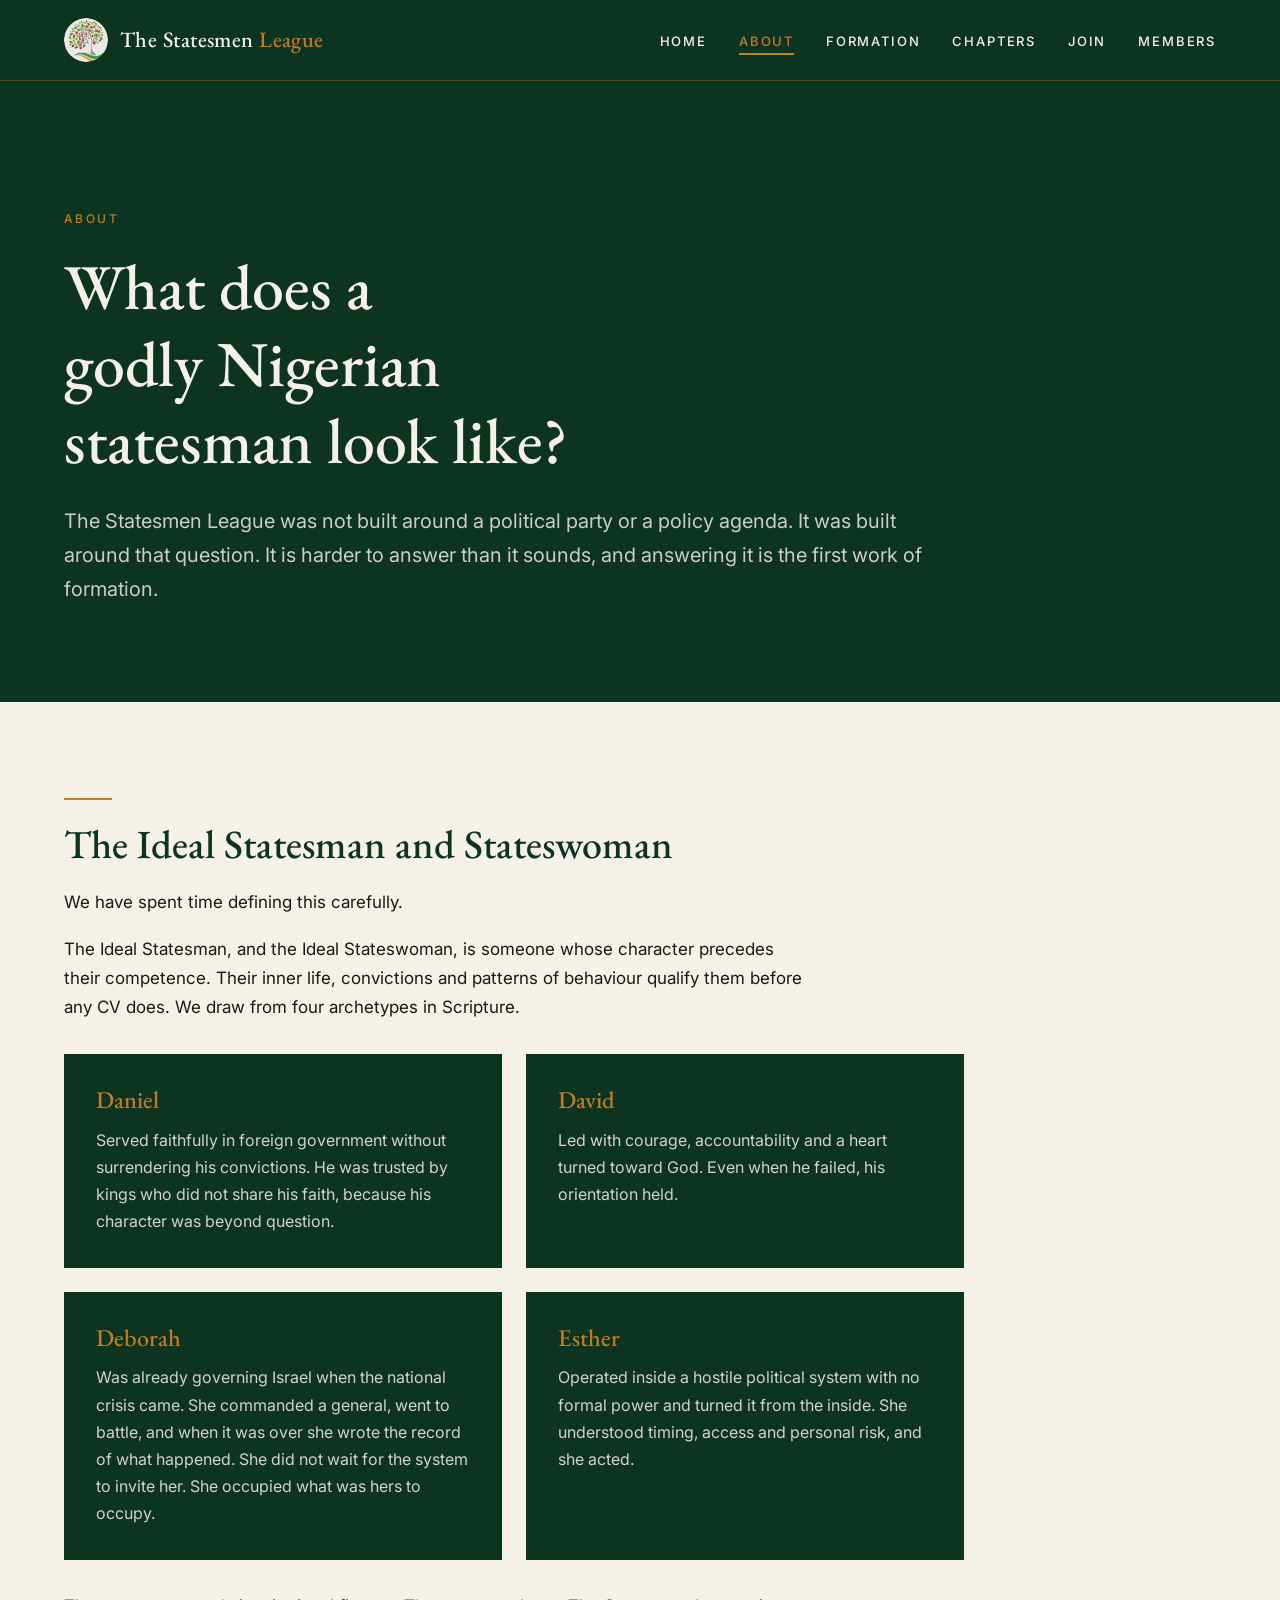
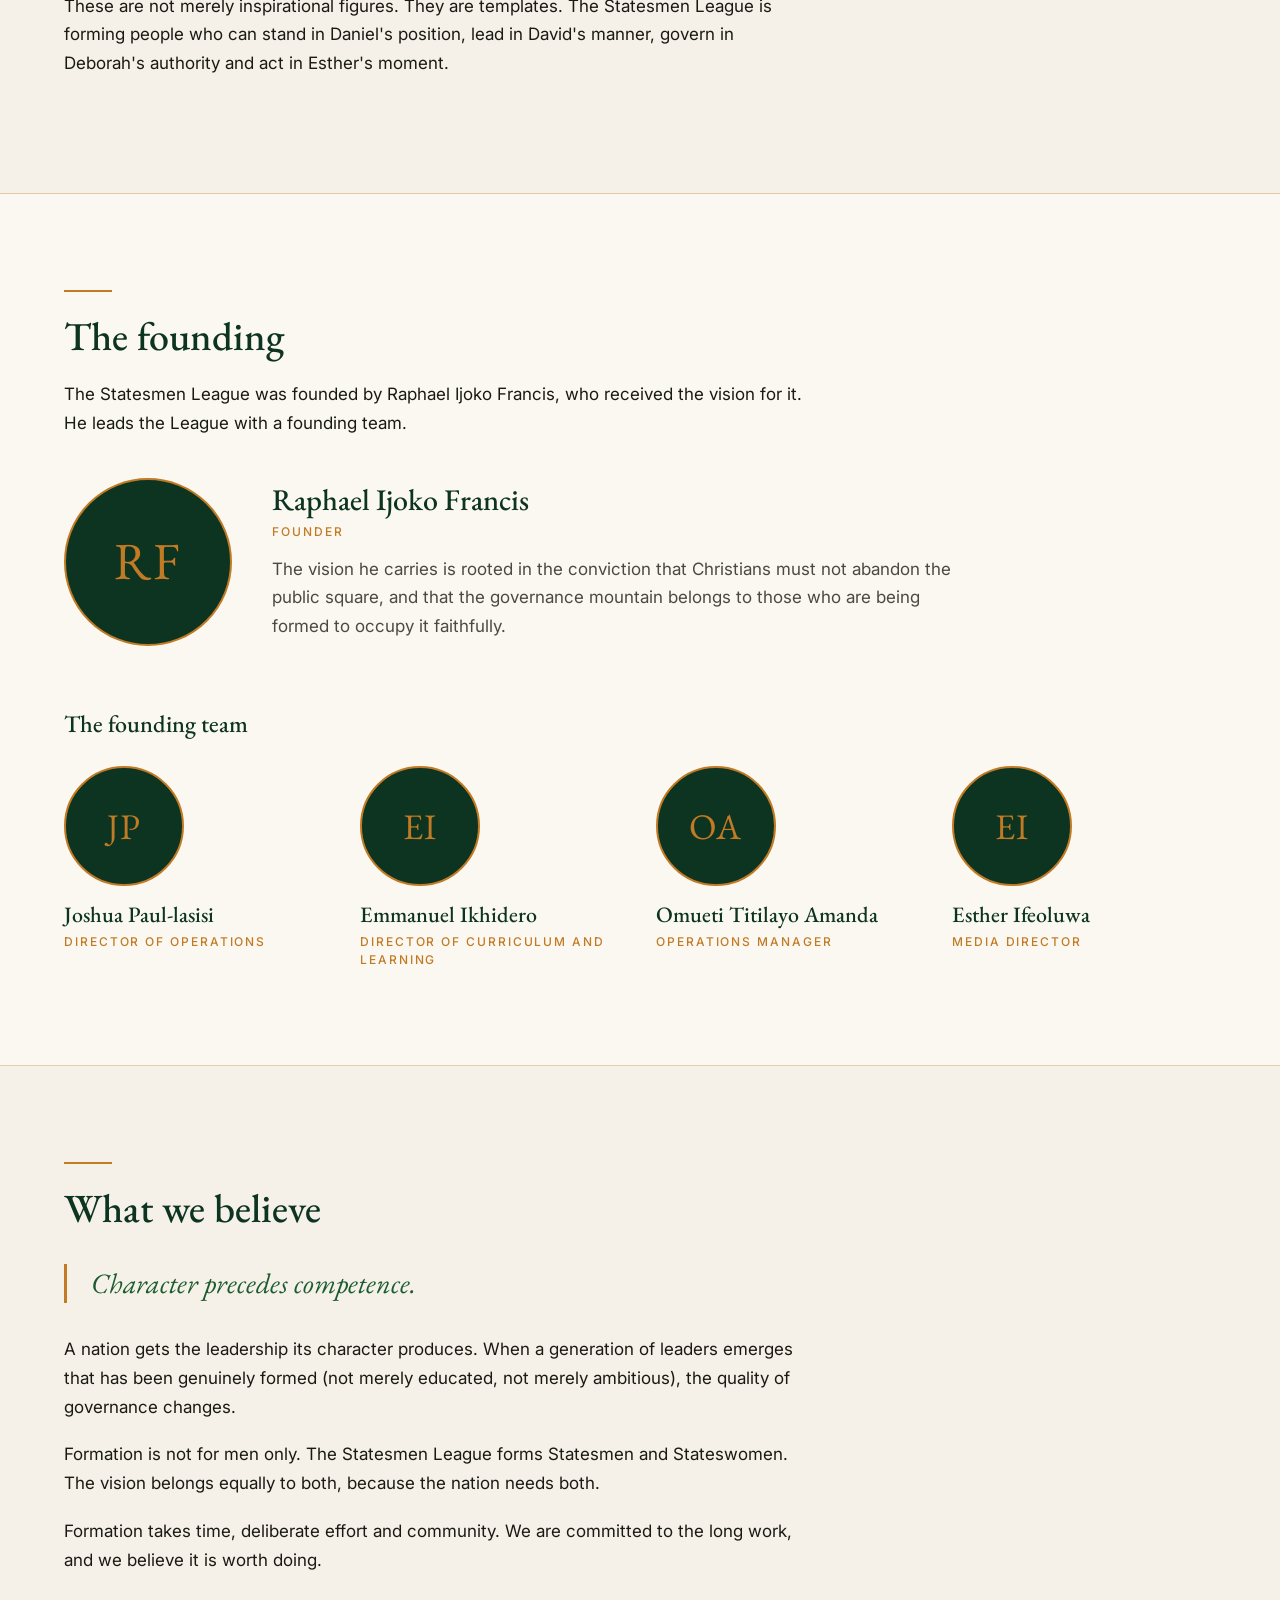
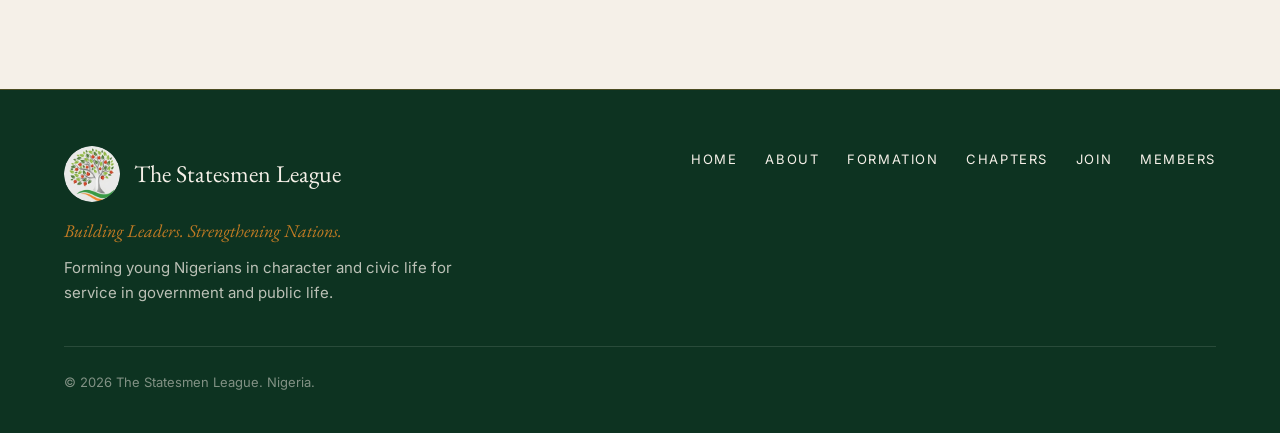
==== commit fe17646d: "Add Stateswoman language and Deborah and Esther archetypes Co-Authored-By: Claude Opus 5.5 <noreply@" ====
--- a/site/about.html
+++ b/site/about.html
@@ -4,12 +4,12 @@
   <meta charset="utf-8">
   <meta name="viewport" content="width=device-width, initial-scale=1">
   <title>About | The Statesmen League</title>
-  <meta name="description" content="The vision, the Ideal Statesman and the founding of The Statesmen League.">
+  <meta name="description" content="The vision, the Ideal Statesman and Stateswoman, and the founding of The Statesmen League.">
   <link rel="icon" type="image/png" href="assets/img/favicon.png">
   <link rel="apple-touch-icon" href="assets/img/apple-touch-icon.png">
   <meta property="og:type" content="website">
   <meta property="og:title" content="About | The Statesmen League">
-  <meta property="og:description" content="The vision, the Ideal Statesman and the founding of The Statesmen League.">
+  <meta property="og:description" content="The vision, the Ideal Statesman and Stateswoman, and the founding of The Statesmen League.">
   <meta property="og:image" content="https://statesmen-league.vercel.app/assets/img/og-image.jpg">
   <meta name="twitter:card" content="summary_large_image">
   <link rel="preconnect" href="https://fonts.googleapis.com">
@@ -46,9 +46,9 @@
     <section class="section">
       <div class="section-inner">
         <div class="prose">
-          <h2>The Ideal Statesman</h2>
+          <h2>The Ideal Statesman and Stateswoman</h2>
           <p>We have spent time defining this carefully.</p>
-          <p>The Ideal Statesman is someone whose character precedes his competence: whose inner life, convictions and patterns of behaviour qualify him before his CV does. We draw from two archetypes in Scripture.</p>
+          <p>The Ideal Statesman, and the Ideal Stateswoman, is someone whose character precedes their competence. Their inner life, convictions and patterns of behaviour qualify them before any CV does. We draw from four archetypes in Scripture.</p>
         </div>
         <div class="archetypes">
           <div class="archetype">
@@ -59,9 +59,17 @@
             <h3>David</h3>
             <p>Led with courage, accountability and a heart turned toward God. Even when he failed, his orientation held.</p>
           </div>
+          <div class="archetype">
+            <h3>Deborah</h3>
+            <p>Was already governing Israel when the national crisis came. She commanded a general, went to battle, and when it was over she wrote the record of what happened. She did not wait for the system to invite her. She occupied what was hers to occupy.</p>
+          </div>
+          <div class="archetype">
+            <h3>Esther</h3>
+            <p>Operated inside a hostile political system with no formal power and turned it from the inside. She understood timing, access and personal risk, and she acted.</p>
+          </div>
         </div>
         <div class="prose">
-          <p>These are not merely inspirational figures. They are templates. The Statesmen League is building people who can stand in Daniel's position and lead in David's manner.</p>
+          <p>These are not merely inspirational figures. They are templates. The Statesmen League is forming people who can stand in Daniel's position, lead in David's manner, govern in Deborah's authority and act in Esther's moment.</p>
         </div>
       </div>
     </section>
@@ -112,6 +120,7 @@
         <h2>What we believe</h2>
         <p class="pull">Character precedes competence.</p>
         <p>A nation gets the leadership its character produces. When a generation of leaders emerges that has been genuinely formed (not merely educated, not merely ambitious), the quality of governance changes.</p>
+        <p>Formation is not for men only. The Statesmen League forms Statesmen and Stateswomen. The vision belongs equally to both, because the nation needs both.</p>
         <p>Formation takes time, deliberate effort and community. We are committed to the long work, and we believe it is worth doing.</p>
       </div>
     </section>
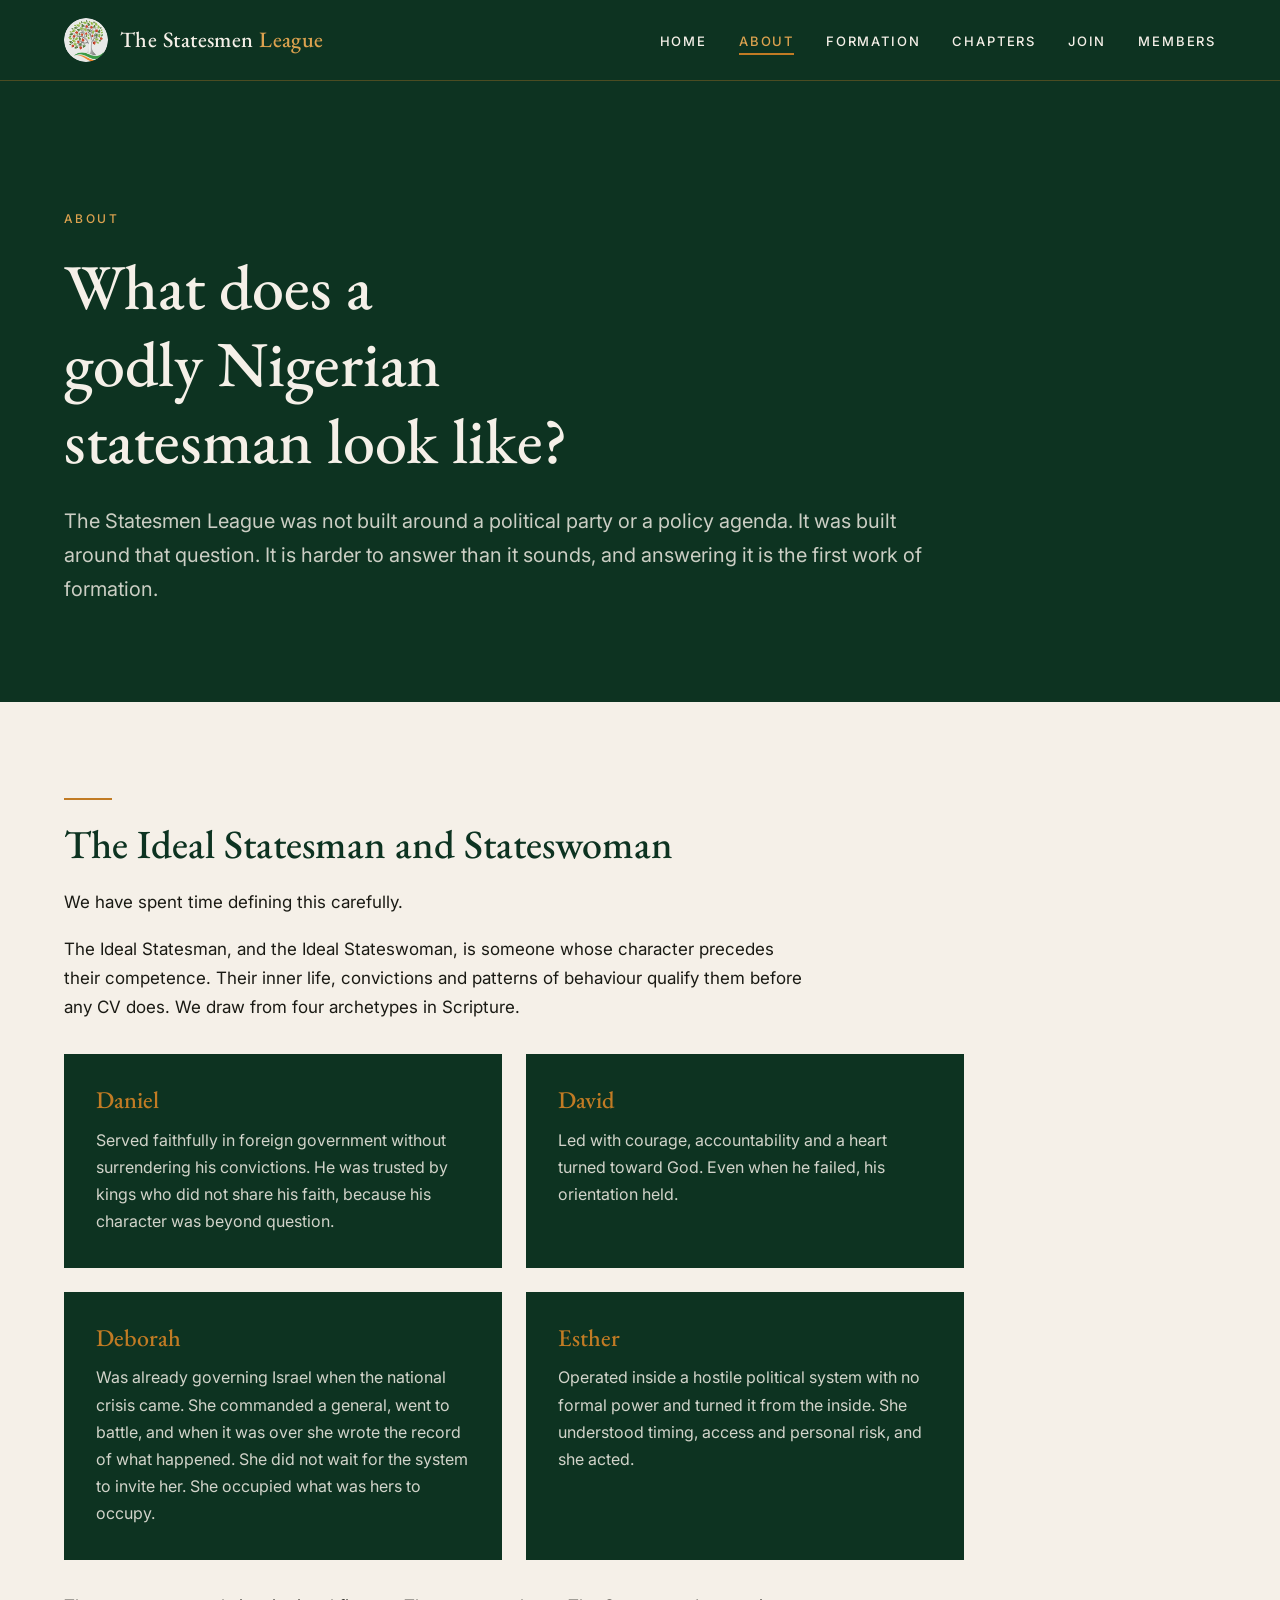
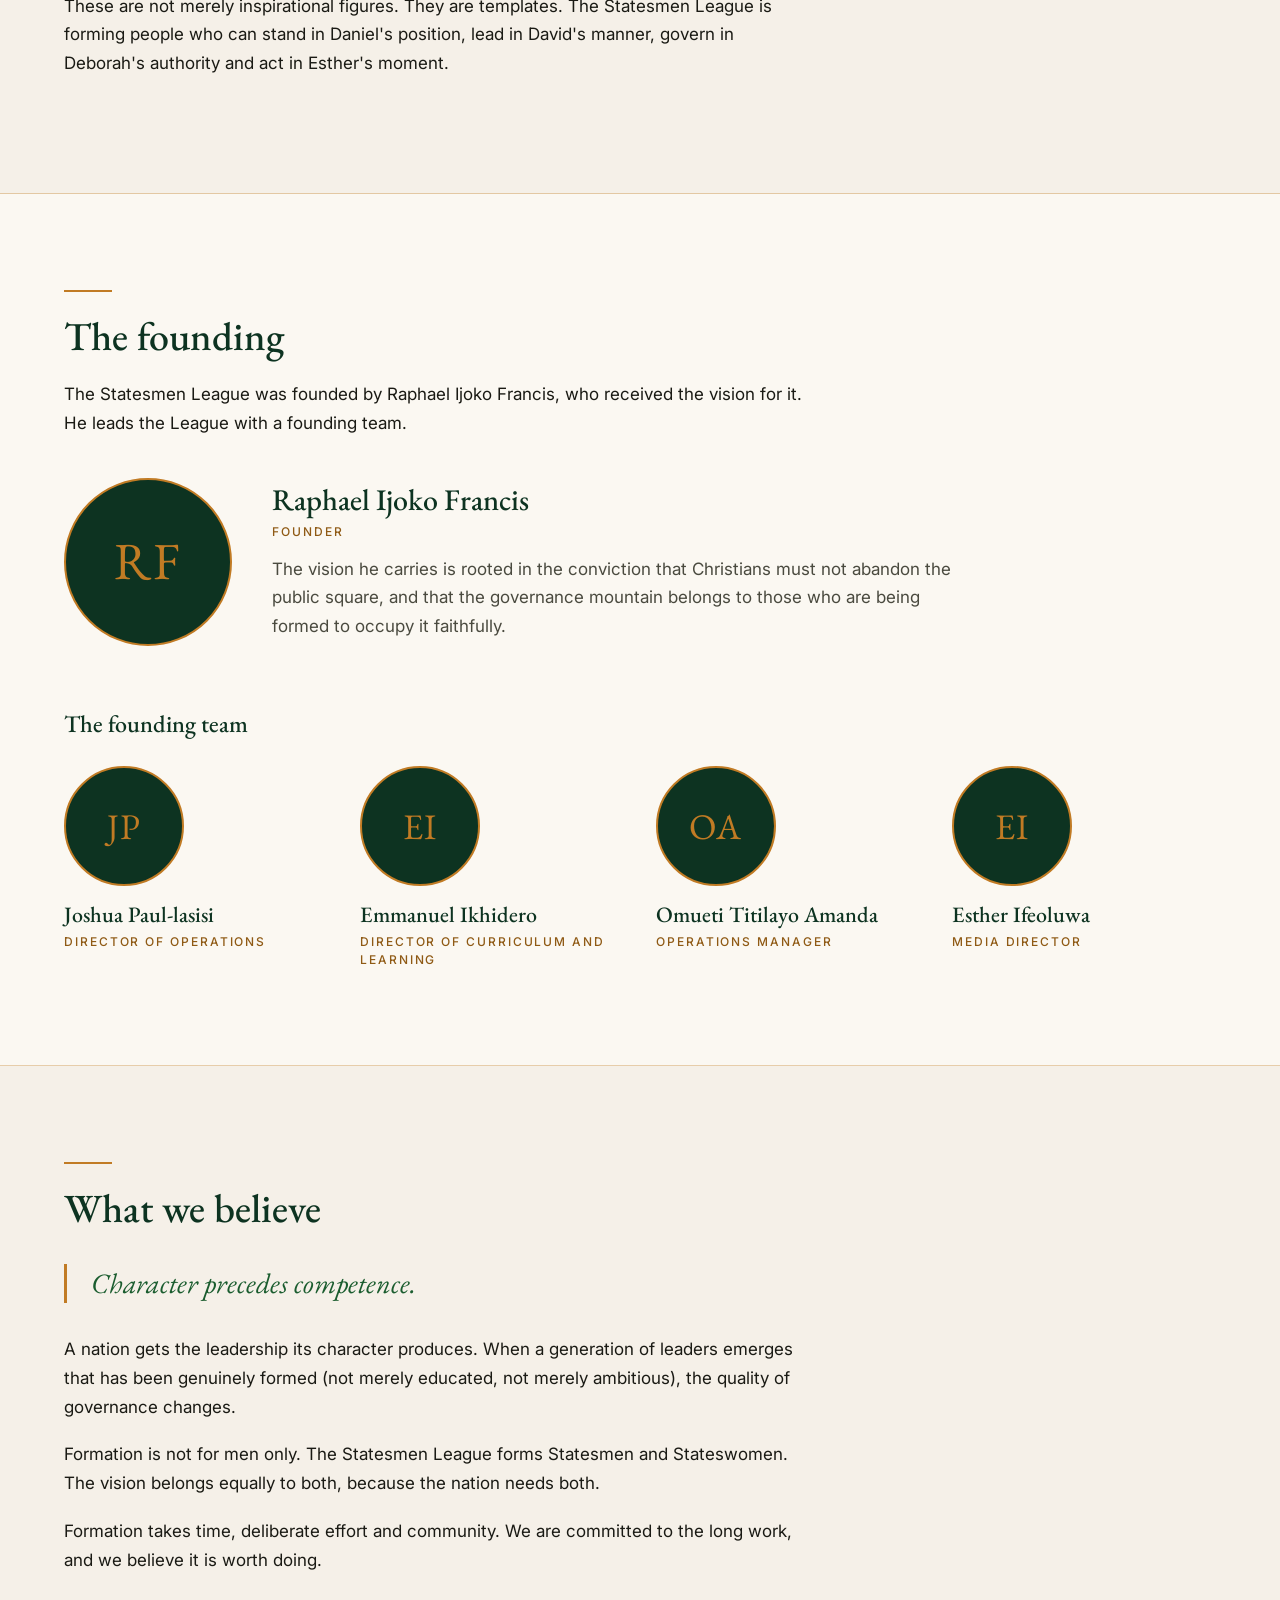
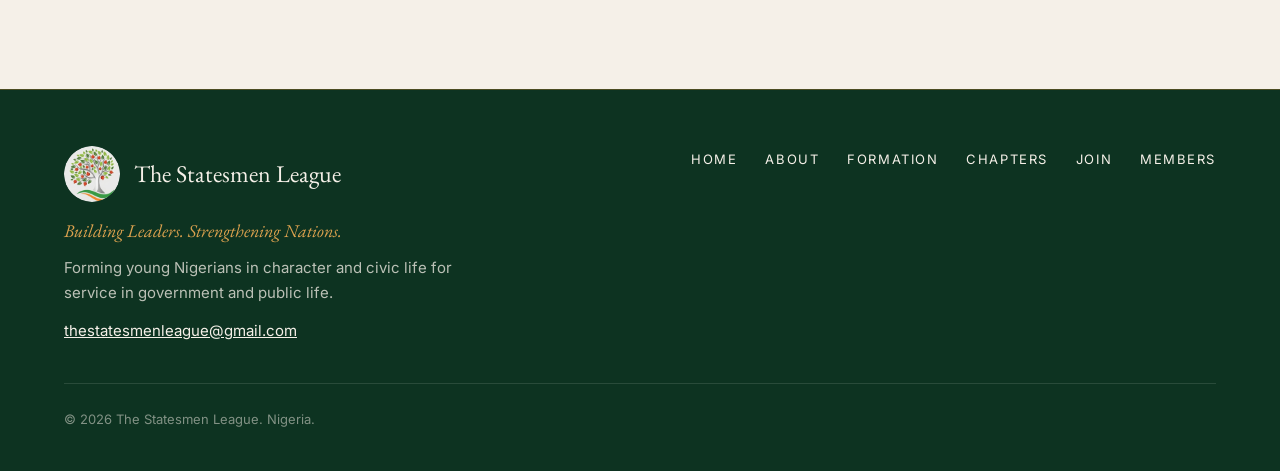
==== commit e7ad1d5b: "Readable gold text, chapter list, privacy note, footer email, clean URLs and 404 page Co-Authored-By" ====
--- a/site/about.html
+++ b/site/about.html
@@ -21,15 +21,15 @@
   <a class="skip-link" href="#main">Skip to content</a>
   <header class="site-header">
     <nav class="nav-inner" aria-label="Main">
-      <a class="brand" href="index.html"><img src="assets/img/logo-mark.png" alt="" width="44" height="44"><span class="brand-text">The Statesmen <span>League</span></span></a>
+      <a class="brand" href="/"><img src="assets/img/logo-mark.png" alt="" width="44" height="44"><span class="brand-text">The Statesmen <span>League</span></span></a>
       <button class="nav-toggle" type="button" aria-expanded="false" aria-controls="nav-links">Menu</button>
       <ul class="nav-links" id="nav-links">
-        <li><a href="index.html">Home</a></li>
-        <li><a href="about.html" aria-current="page">About</a></li>
-        <li><a href="formation.html">Formation</a></li>
-        <li><a href="chapters.html">Chapters</a></li>
-        <li><a href="join.html">Join</a></li>
-        <li><a href="members.html">Members</a></li>
+        <li><a href="/">Home</a></li>
+        <li><a href="/about" aria-current="page">About</a></li>
+        <li><a href="/formation">Formation</a></li>
+        <li><a href="/chapters">Chapters</a></li>
+        <li><a href="/join">Join</a></li>
+        <li><a href="/members">Members</a></li>
       </ul>
     </nav>
   </header>
@@ -133,14 +133,15 @@
         <div class="footer-name"><img src="assets/img/logo-mark.png" alt="" width="56" height="56">The Statesmen League</div>
         <p class="footer-tagline">Building Leaders. Strengthening Nations.</p>
         <p class="footer-purpose">Forming young Nigerians in character and civic life for service in government and public life.</p>
+        <p class="footer-contact"><a href="mailto:thestatesmenleague@gmail.com">thestatesmenleague@gmail.com</a></p>
       </div>
       <ul class="footer-links">
-        <li><a href="index.html">Home</a></li>
-        <li><a href="about.html">About</a></li>
-        <li><a href="formation.html">Formation</a></li>
-        <li><a href="chapters.html">Chapters</a></li>
-        <li><a href="join.html">Join</a></li>
-        <li><a href="members.html">Members</a></li>
+        <li><a href="/">Home</a></li>
+        <li><a href="/about">About</a></li>
+        <li><a href="/formation">Formation</a></li>
+        <li><a href="/chapters">Chapters</a></li>
+        <li><a href="/join">Join</a></li>
+        <li><a href="/members">Members</a></li>
       </ul>
     </div>
     <div class="footer-base">&copy; 2026 The Statesmen League. Nigeria.</div>
--- a/site/assets/styles.css
+++ b/site/assets/styles.css
@@ -2,6 +2,9 @@
   --green-dark: #0D3321;
   --green-mid: #1A5C2E;
   --gold: #C17B24;
+  /* Gold for small text: darker on cream, lighter on dark green, so it stays readable */
+  --gold-ink: #8F5A15;
+  --gold-glow: #DCA24F;
   --cream: #F5F0E8;
   --ink: #1A1A14;
   --ink-soft: #4A4A3F;
@@ -48,7 +51,7 @@
 p { margin: 0 0 1.1em; }
 
 a { color: var(--green-mid); }
-a:hover { color: var(--gold); }
+a:hover { color: var(--gold-ink); }
 
 :focus-visible { outline: 2px solid var(--gold); outline-offset: 3px; }
 
@@ -112,10 +115,10 @@
   transition: color 0.15s, border-color 0.15s;
 }
 
-.nav-links a:hover { color: var(--gold); }
+.nav-links a:hover { color: var(--gold-glow); }
 
 .nav-links a[aria-current="page"] {
-  color: var(--gold);
+  color: var(--gold-glow);
   border-bottom-color: var(--gold);
 }
 
@@ -177,9 +180,11 @@
   font-weight: 500;
   letter-spacing: 0.2em;
   text-transform: uppercase;
-  color: var(--gold);
+  color: var(--gold-ink);
   margin-bottom: 20px;
 }
+
+.page-head .eyebrow { color: var(--gold-glow); }
 
 .home-head h1 {
   font-size: clamp(40px, 7.5vw, 84px);
@@ -321,7 +326,7 @@
   font-weight: 500;
   letter-spacing: 0.16em;
   text-transform: uppercase;
-  color: var(--gold);
+  color: var(--gold-ink);
   margin-bottom: 12px;
 }
 
@@ -391,7 +396,7 @@
   transition: background 0.15s, color 0.15s;
 }
 
-.button:hover { background: transparent; color: var(--gold); }
+.button:hover { background: var(--green-dark); border-color: var(--green-dark); color: var(--cream); }
 
 .cta-band {
   background: var(--green-mid);
@@ -477,7 +482,7 @@
   letter-spacing: 0.12em;
   text-transform: uppercase;
 }
-.footer-links a:hover { color: var(--gold); }
+.footer-links a:hover { color: var(--gold-glow); }
 
 .footer-base {
   max-width: 1280px;
@@ -496,7 +501,7 @@
 }
 
 .card-link:hover { border-color: var(--gold); background: #fff; color: inherit; }
-.card-link h3::after { content: " \2197"; color: var(--gold); font-size: 18px; }
+.card-link h3::after { content: " \2197"; color: var(--gold-ink); font-size: 18px; }
 
 .section-inner.prose { max-width: 1280px; }
 .section-inner.prose > :not(.pull) { max-width: var(--measure); }
@@ -505,7 +510,7 @@
 
 .brand { display: inline-flex; align-items: center; gap: 12px; }
 .brand img, .footer-name img { border-radius: 50%; flex-shrink: 0; }
-.brand-text span { color: var(--gold); }
+.brand-text span { color: var(--gold-glow); }
 
 .footer-name { display: flex; align-items: center; gap: 14px; margin-bottom: 14px; }
 
@@ -525,8 +530,39 @@
   font-family: var(--serif);
   font-style: italic;
   font-size: 18px;
-  color: var(--gold);
+  color: var(--gold-glow);
   margin: 0 0 8px;
 }
 
 .home-head .eyebrow { font-size: 14px; letter-spacing: 0.18em; }
+
+.lede + .lede { margin-top: 1em; }
+
+.chapter-list {
+  list-style: none;
+  margin: 28px 0 32px;
+  padding: 0;
+  display: grid;
+  grid-template-columns: repeat(3, minmax(0, 1fr));
+  gap: 12px;
+  max-width: 900px;
+}
+
+.chapter-list li {
+  font-family: var(--serif);
+  font-size: 20px;
+  color: var(--green-dark);
+  background: var(--cream);
+  border: 1px solid var(--rule);
+  border-left: 3px solid var(--gold);
+  padding: 14px 18px;
+}
+
+@media (max-width: 700px) {
+  .chapter-list { grid-template-columns: repeat(2, minmax(0, 1fr)); }
+  .chapter-list li { font-size: 17px; padding: 12px 14px; }
+}
+
+.footer-contact { margin: 12px 0 0; }
+.footer-contact a { color: var(--cream); }
+.footer-contact a:hover { color: var(--gold-glow); }
